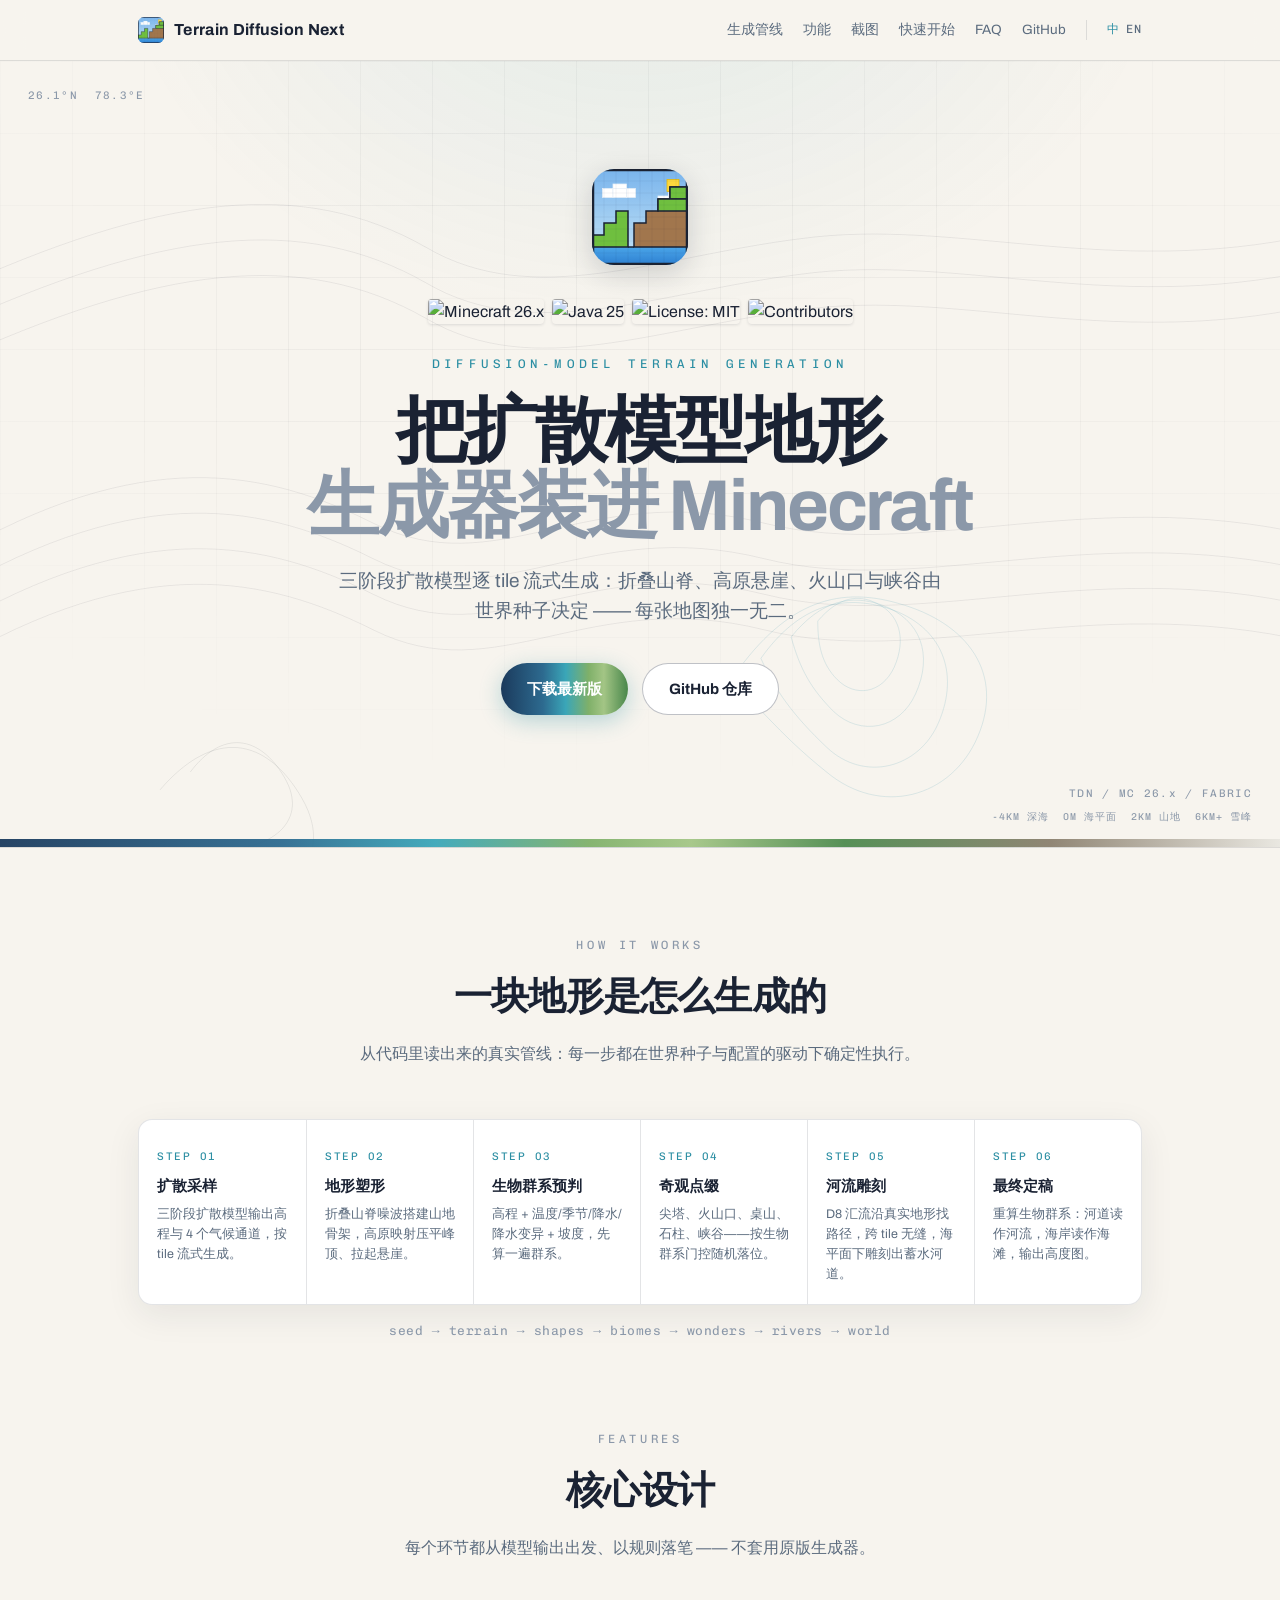
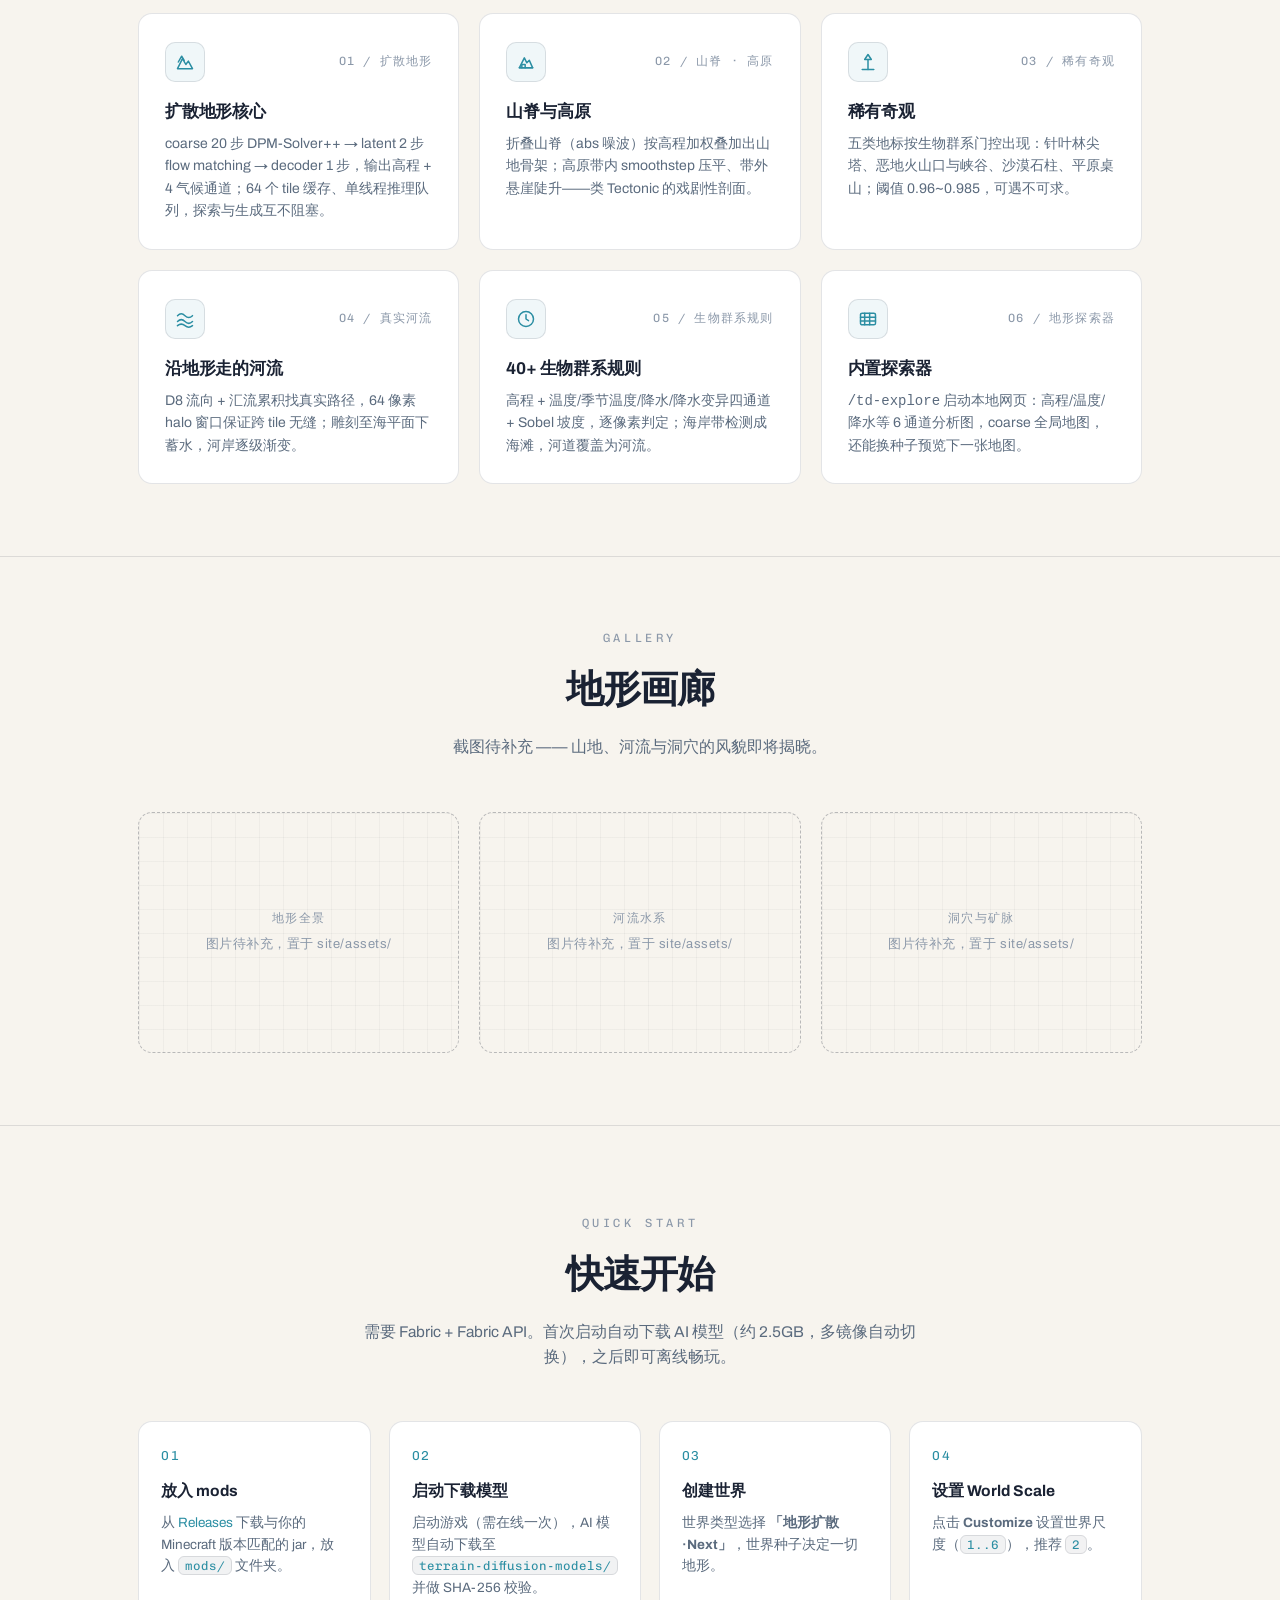
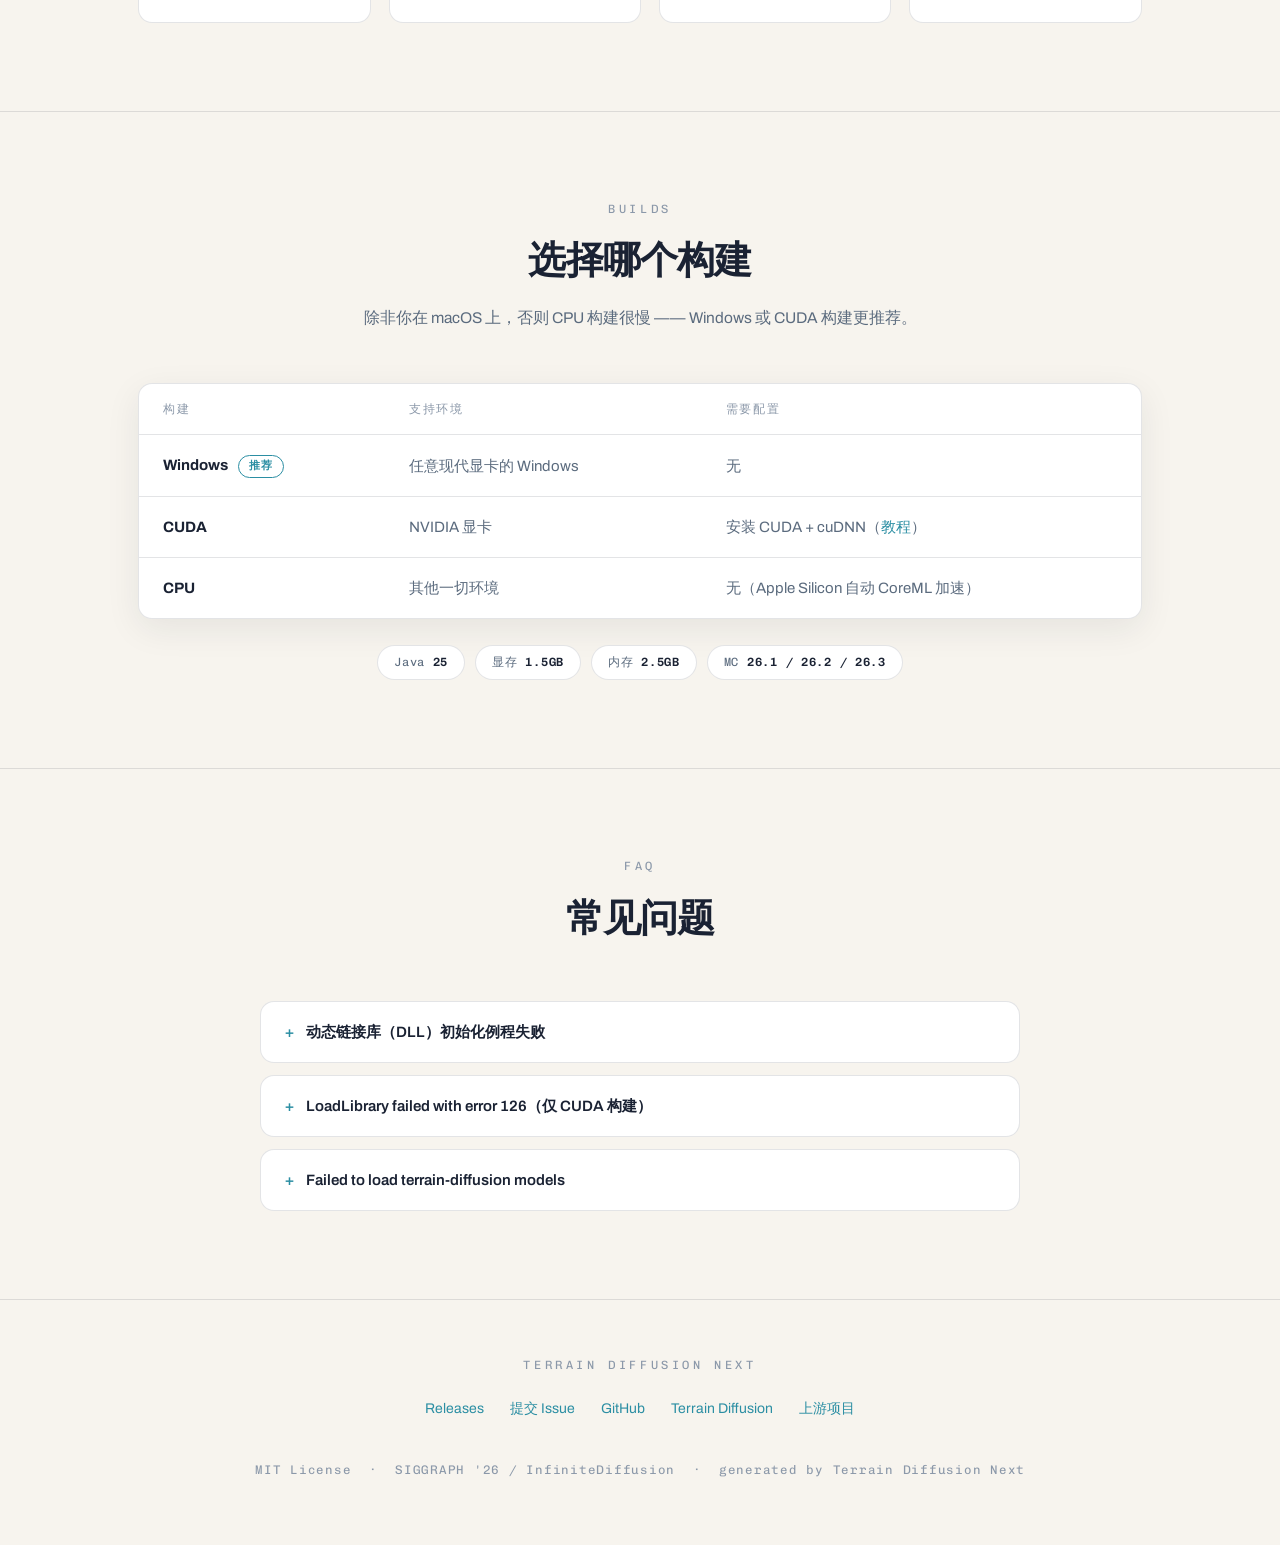
==== index.html @ 2c56d797 "deploy: bc9e5c254fb6e32093f4b14c2a72c482c428d058" ====
<!DOCTYPE html>
<html lang="zh-CN">
<head>
<meta charset="UTF-8">
<meta name="viewport" content="width=device-width, initial-scale=1.0">
<title>Terrain Diffusion Next — 扩散模型地形生成 Mod</title>
<meta name="description" content="Terrain Diffusion Next：为 Minecraft 26.x 带来的扩散模型地形生成器 —— AI 生成的山脉、河流、海岸与矿脉。">
<link rel="preconnect" href="https://fonts.googleapis.com">
<link rel="preconnect" href="https://fonts.gstatic.com" crossorigin>
<link href="https://fonts.googleapis.com/css2?family=Archivo:wght@400;600;700;800&family=Chivo+Mono:wght@400;500&display=swap" rel="stylesheet">
<link rel="stylesheet" href="style.css">
<link rel="icon" type="image/svg+xml" href="assets/logo.svg">
</head>
<body>

<header class="topbar">
  <div class="container topbar-inner">
    <a class="brand" href="index.html">
      <img class="brand-mark" src="assets/logo.svg" alt="">
      Terrain Diffusion Next
    </a>
    <nav class="topbar-links">
      <a class="nav-link" href="#pipeline">生成管线</a>
      <a class="nav-link" href="#features">功能</a>
      <a class="nav-link" href="#screenshots">截图</a>
      <a class="nav-link" href="#quickstart">快速开始</a>
      <a class="nav-link" href="#faq">FAQ</a>
      <a class="nav-link" href="https://github.com/f1owkang/Terrain-Diffusion-Next">GitHub</a>
      <div class="lang-switch">
        <a class="active" href="index.html" aria-label="中文">中</a>
        <a href="index_en.html" aria-label="English">EN</a>
      </div>
    </nav>
  </div>
</header>

<section class="hero">
  <div class="contours" aria-hidden="true">
    <svg viewBox="0 0 1440 900" preserveAspectRatio="xMidYMid slice" xmlns="http://www.w3.org/2000/svg">
      <g fill="none" stroke="rgba(26,34,51,0.09)" stroke-width="1">
        <path d="M-60 560 C 160 430, 300 460, 420 520 C 560 590, 660 470, 860 520 C 1040 565, 1240 470, 1500 540"/>
        <path d="M-60 600 C 160 470, 300 500, 420 560 C 560 630, 660 510, 860 560 C 1040 605, 1240 510, 1500 580"/>
        <path d="M-60 640 C 160 510, 300 540, 420 600 C 560 670, 660 550, 860 600 C 1040 645, 1240 550, 1500 620"/>
        <path d="M-60 680 C 160 550, 300 580, 420 640 C 560 710, 660 590, 860 640 C 1040 685, 1240 590, 1500 660"/>
      </g>
      <g fill="none" stroke="rgba(26,34,51,0.09)" stroke-width="1">
        <path d="M-60 260 C 180 150, 340 130, 480 210 C 600 280, 740 220, 900 200 C 1080 175, 1260 250, 1500 190"/>
        <path d="M-60 300 C 180 190, 340 170, 480 250 C 600 320, 740 260, 900 240 C 1080 215, 1260 290, 1500 230"/>
        <path d="M-60 340 C 180 230, 340 210, 480 290 C 600 360, 740 300, 900 280 C 1080 255, 1260 330, 1500 270"/>
      </g>
      <g fill="none" stroke="rgba(43,142,163,0.18)" stroke-width="1">
        <path d="M820 700 C 880 610, 940 590, 1010 610 C 1090 632, 1130 690, 1100 760 C 1070 830, 990 850, 930 800 C 870 752, 852 720, 820 700 Z"/>
        <path d="M856 672 C 900 610, 950 600, 1000 616 C 1060 636, 1080 688, 1056 744 C 1034 796, 972 812, 930 772 C 892 736, 872 708, 856 672 Z"/>
        <path d="M890 648 C 924 606, 958 600, 992 612 C 1036 628, 1050 668, 1030 712 C 1012 752, 968 760, 938 732 C 912 706, 900 684, 890 648 Z"/>
        <path d="M920 630 C 944 602, 966 600, 986 610 C 1012 622, 1020 650, 1006 682 C 992 712, 962 716, 942 696 C 924 678, 920 656, 920 630 Z"/>
      </g>
      <g fill="none" stroke="rgba(26,34,51,0.10)" stroke-width="1">
        <path d="M180 820 C 240 750, 300 760, 340 830 C 380 900, 320 950, 240 950"/>
        <path d="M214 800 C 250 752, 292 758, 320 806 C 348 854, 306 886, 256 886"/>
      </g>
    </svg>
  </div>
  <div class="hero-grid" aria-hidden="true"></div>

  <span class="hero-coord tl" aria-hidden="true">26.1&deg;N &nbsp;78.3&deg;E</span>
  <span class="hero-coord br" aria-hidden="true">TDN / MC 26.x / FABRIC</span>

  <div class="hero-inner container">
    <img src="assets/logo.svg" width="96" height="96" alt="Terrain Diffusion Next" style="border-radius: 22px; box-shadow: 0 8px 28px rgba(26,34,51,0.18); margin-bottom: 26px; animation: rise 0.7s both;">
    <div class="hero-badges">
      <img src="https://img.shields.io/badge/Minecraft-26.x-brightgreen?style=flat-square" alt="Minecraft 26.x">
      <img src="https://img.shields.io/badge/Java-25-orange?style=flat-square" alt="Java 25">
      <img src="https://img.shields.io/badge/License-MIT-yellow?style=flat-square" alt="License: MIT">
      <img src="https://img.shields.io/github/contributors/f1owkang/Terrain-Diffusion-Next?style=flat-square" alt="Contributors">
    </div>
    <p class="eyebrow">Diffusion-model terrain generation</p>
    <h1>把扩散模型地形<br><span class="dim">生成器装进 Minecraft</span></h1>
    <p class="hero-tagline">三阶段扩散模型逐 tile 流式生成：折叠山脊、高原悬崖、火山口与峡谷由世界种子决定 —— 每张地图独一无二。</p>
    <div class="hero-cta">
      <a class="btn btn-primary" href="https://github.com/f1owkang/Terrain-Diffusion-Next/releases">下载最新版</a>
      <a class="btn btn-ghost" href="https://github.com/f1owkang/Terrain-Diffusion-Next">GitHub 仓库</a>
    </div>
  </div>

  <div class="hero-strip" aria-hidden="true"></div>
  <div class="hero-scale" aria-hidden="true">
    <span>-4km 深海</span><span>0m 海平面</span><span>2km 山地</span><span>6km+ 雪峰</span>
  </div>
</section>

<section class="pipeline" id="pipeline">
  <div class="container">
    <div class="section-head">
      <p class="section-label">How it works</p>
      <h2 class="section-title">一块地形是怎么生成的</h2>
      <p class="section-sub">从代码里读出来的真实管线：每一步都在世界种子与配置的驱动下确定性执行。</p>
    </div>
    <div class="pipeline-flow">
      <div class="pipeline-step">
        <span class="p-num">STEP 01</span>
        <h3>扩散采样</h3>
        <p>三阶段扩散模型输出高程与 4 个气候通道，按 tile 流式生成。</p>
      </div>
      <div class="pipeline-step">
        <span class="p-num">STEP 02</span>
        <h3>地形塑形</h3>
        <p>折叠山脊噪波搭建山地骨架，高原映射压平峰顶、拉起悬崖。</p>
      </div>
      <div class="pipeline-step">
        <span class="p-num">STEP 03</span>
        <h3>生物群系预判</h3>
        <p>高程 + 温度/季节/降水/降水变异 + 坡度，先算一遍群系。</p>
      </div>
      <div class="pipeline-step">
        <span class="p-num">STEP 04</span>
        <h3>奇观点缀</h3>
        <p>尖塔、火山口、桌山、石柱、峡谷——按生物群系门控随机落位。</p>
      </div>
      <div class="pipeline-step">
        <span class="p-num">STEP 05</span>
        <h3>河流雕刻</h3>
        <p>D8 汇流沿真实地形找路径，跨 tile 无缝，海平面下雕刻出蓄水河道。</p>
      </div>
      <div class="pipeline-step">
        <span class="p-num">STEP 06</span>
        <h3>最终定稿</h3>
        <p>重算生物群系：河道读作河流，海岸读作海滩，输出高度图。</p>
      </div>
    </div>
    <p class="pipeline-note">seed &rarr; terrain &rarr; shapes &rarr; biomes &rarr; wonders &rarr; rivers &rarr; world</p>
  </div>
</section>

<section class="features" id="features">
  <div class="container">
    <div class="section-head">
      <p class="section-label">Features</p>
      <h2 class="section-title">核心设计</h2>
      <p class="section-sub">每个环节都从模型输出出发、以规则落笔 —— 不套用原版生成器。</p>
    </div>
    <div class="feature-grid">

      <article class="feature-card">
        <div class="feature-top">
          <span class="feature-icon">
            <svg width="20" height="20" viewBox="0 0 24 24" fill="none" stroke="currentColor" stroke-width="1.8" stroke-linecap="round" stroke-linejoin="round" aria-hidden="true"><path d="M3 20 L9 8 L13 15 L16 11 L21 20 Z"/><path d="M4 12 L8 5 L11 10"/></svg>
          </span>
          <span class="feature-index">01 / 扩散地形</span>
        </div>
        <h3>扩散地形核心</h3>
        <p>coarse 20 步 DPM-Solver++ &rarr; latent 2 步 flow matching &rarr; decoder 1 步，输出高程 + 4 气候通道；64 个 tile 缓存、单线程推理队列，探索与生成互不阻塞。</p>
        <div class="feature-ramp" aria-hidden="true"></div>
      </article>

      <article class="feature-card">
        <div class="feature-top">
          <span class="feature-icon">
            <svg width="20" height="20" viewBox="0 0 24 24" fill="none" stroke="currentColor" stroke-width="1.8" stroke-linecap="round" stroke-linejoin="round" aria-hidden="true"><path d="M4 19 L10 7 L13 13 L16 10 L20 19 Z"/><path d="M4 19 H20"/><path d="M7 19 V15 H11 V19"/></svg>
          </span>
          <span class="feature-index">02 / 山脊 · 高原</span>
        </div>
        <h3>山脊与高原</h3>
        <p>折叠山脊（abs 噪波）按高程加权叠加出山地骨架；高原带内 smoothstep 压平、带外悬崖陡升——类 Tectonic 的戏剧性剖面。</p>
        <div class="feature-ramp" aria-hidden="true"></div>
      </article>

      <article class="feature-card">
        <div class="feature-top">
          <span class="feature-icon">
            <svg width="20" height="20" viewBox="0 0 24 24" fill="none" stroke="currentColor" stroke-width="1.8" stroke-linecap="round" stroke-linejoin="round" aria-hidden="true"><path d="M12 3 L16 9 H8 Z"/><path d="M12 9 V21"/><path d="M5 21 H19"/></svg>
          </span>
          <span class="feature-index">03 / 稀有奇观</span>
        </div>
        <h3>稀有奇观</h3>
        <p>五类地标按生物群系门控出现：针叶林尖塔、恶地火山口与峡谷、沙漠石柱、平原桌山；阈值 0.96~0.985，可遇不可求。</p>
        <div class="feature-ramp" aria-hidden="true"></div>
      </article>

      <article class="feature-card">
        <div class="feature-top">
          <span class="feature-icon">
            <svg width="20" height="20" viewBox="0 0 24 24" fill="none" stroke="currentColor" stroke-width="1.8" stroke-linecap="round" stroke-linejoin="round" aria-hidden="true"><path d="M3 8 C 6 5, 9 5, 12 8 S 18 11, 21 8"/><path d="M3 15 C 6 12, 9 12, 12 15 S 18 18, 21 15"/><path d="M3 20 C 6 17.5, 9 17.5, 12 20 S 18 22.5, 21 20"/></svg>
          </span>
          <span class="feature-index">04 / 真实河流</span>
        </div>
        <h3>沿地形走的河流</h3>
        <p>D8 流向 + 汇流累积找真实路径，64 像素 halo 窗口保证跨 tile 无缝；雕刻至海平面下蓄水，河岸逐级渐变。</p>
        <div class="feature-ramp" aria-hidden="true"></div>
      </article>

      <article class="feature-card">
        <div class="feature-top">
          <span class="feature-icon">
            <svg width="20" height="20" viewBox="0 0 24 24" fill="none" stroke="currentColor" stroke-width="1.8" stroke-linecap="round" stroke-linejoin="round" aria-hidden="true"><circle cx="12" cy="12" r="9"/><path d="M12 7 V12 L15 14"/></svg>
          </span>
          <span class="feature-index">05 / 生物群系规则</span>
        </div>
        <h3>40+ 生物群系规则</h3>
        <p>高程 + 温度/季节温度/降水/降水变异四通道 + Sobel 坡度，逐像素判定；海岸带检测成海滩，河道覆盖为河流。</p>
        <div class="feature-ramp" aria-hidden="true"></div>
      </article>

      <article class="feature-card">
        <div class="feature-top">
          <span class="feature-icon">
            <svg width="20" height="20" viewBox="0 0 24 24" fill="none" stroke="currentColor" stroke-width="1.8" stroke-linecap="round" stroke-linejoin="round" aria-hidden="true"><rect x="3" y="5" width="18" height="14" rx="2"/><path d="M3 10 H21"/><path d="M8 5 V19"/><path d="M14 5 V19"/><path d="M3 14.5 H21"/></svg>
          </span>
          <span class="feature-index">06 / 地形探索器</span>
        </div>
        <h3>内置探索器</h3>
        <p><code>/td-explore</code> 启动本地网页：高程/温度/降水等 6 通道分析图，coarse 全局地图，还能换种子预览下一张地图。</p>
        <div class="feature-ramp" aria-hidden="true"></div>
      </article>

    </div>
  </div>
</section>

<section class="screenshots" id="screenshots">
  <div class="container">
    <div class="section-head">
      <p class="section-label">Gallery</p>
      <h2 class="section-title">地形画廊</h2>
      <p class="section-sub">截图待补充 —— 山地、河流与洞穴的风貌即将揭晓。</p>
    </div>
    <div class="shot-grid">
      <div class="shot" role="img" aria-label="截图占位：地形全景">
        <span>地形全景<span class="shot-note">图片待补充，置于 site/assets/</span></span>
      </div>
      <div class="shot" role="img" aria-label="截图占位：河流水系">
        <span>河流水系<span class="shot-note">图片待补充，置于 site/assets/</span></span>
      </div>
      <div class="shot" role="img" aria-label="截图占位：洞穴与矿脉">
        <span>洞穴与矿脉<span class="shot-note">图片待补充，置于 site/assets/</span></span>
      </div>
    </div>
  </div>
</section>

<section class="quickstart" id="quickstart">
  <div class="container">
    <div class="section-head">
      <p class="section-label">Quick start</p>
      <h2 class="section-title">快速开始</h2>
      <p class="section-sub">需要 Fabric + Fabric API。首次启动自动下载 AI 模型（约 2.5GB，多镜像自动切换），之后即可离线畅玩。</p>
    </div>
    <div class="steps">
      <div class="step">
        <h3>放入 mods</h3>
        <p>从 <a href="https://github.com/f1owkang/Terrain-Diffusion-Next/releases">Releases</a> 下载与你的 Minecraft 版本匹配的 jar，放入 <code>mods/</code> 文件夹。</p>
      </div>
      <div class="step">
        <h3>启动下载模型</h3>
        <p>启动游戏（需在线一次），AI 模型自动下载至 <code>terrain-diffusion-models/</code> 并做 SHA-256 校验。</p>
      </div>
      <div class="step">
        <h3>创建世界</h3>
        <p>世界类型选择 <b>「地形扩散·Next」</b>，世界种子决定一切地形。</p>
      </div>
      <div class="step">
        <h3>设置 World Scale</h3>
        <p>点击 <b>Customize</b> 设置世界尺度（<code>1..6</code>），推荐 <code>2</code>。</p>
      </div>
    </div>
  </div>
</section>

<section class="builds" id="builds">
  <div class="container">
    <div class="section-head">
      <p class="section-label">Builds</p>
      <h2 class="section-title">选择哪个构建</h2>
      <p class="section-sub">除非你在 macOS 上，否则 CPU 构建很慢 —— Windows 或 CUDA 构建更推荐。</p>
    </div>
    <div class="build-table-wrap">
      <table class="build-table">
        <thead>
          <tr><th>构建</th><th>支持环境</th><th>需要配置</th></tr>
        </thead>
        <tbody>
          <tr>
            <td class="build-name">Windows<span class="tag">推荐</span></td>
            <td>任意现代显卡的 Windows</td>
            <td>无</td>
          </tr>
          <tr>
            <td class="build-name">CUDA</td>
            <td>NVIDIA 显卡</td>
            <td>安装 CUDA + cuDNN（<a href="CUDA_INSTALL.md">教程</a>）</td>
          </tr>
          <tr>
            <td class="build-name">CPU</td>
            <td>其他一切环境</td>
            <td>无（Apple Silicon 自动 CoreML 加速）</td>
          </tr>
        </tbody>
      </table>
    </div>
    <div class="req-chips">
      <span class="chip">Java <b>25</b></span>
      <span class="chip">显存 <b>1.5GB</b></span>
      <span class="chip">内存 <b>2.5GB</b></span>
      <span class="chip">MC <b>26.1 / 26.2 / 26.3</b></span>
    </div>
  </div>
</section>

<section class="faq" id="faq">
  <div class="container">
    <div class="section-head">
      <p class="section-label">FAQ</p>
      <h2 class="section-title">常见问题</h2>
    </div>
    <div class="faq-list">
      <details class="faq-item">
        <summary>动态链接库（DLL）初始化例程失败</summary>
        <p>旧版 Java 会出现此问题。Minecraft 26.x 需要 <b>Java 25</b> 或更高版本，已知<a href="https://learn.microsoft.com/en-us/java/openjdk/download">最新版 Microsoft OpenJDK 25</a> 可用。</p>
      </details>
      <details class="faq-item">
        <summary>LoadLibrary failed with error 126（仅 CUDA 构建）</summary>
        <p>通常由 CUDA 或 cuDNN 安装不当导致，排查步骤见 <code>CUDA_INSTALL.md</code>。</p>
      </details>
      <details class="faq-item">
        <summary>Failed to load terrain-diffusion models</summary>
        <p>通常表示内存不足。模型约占 2.5GB 内存，请在启动器中调高 Minecraft 的内存分配。</p>
      </details>
    </div>
  </div>
</section>

<footer class="footer">
  <div class="container">
    <p class="footer-title">Terrain Diffusion Next</p>
    <div class="footer-links">
      <a href="https://github.com/f1owkang/Terrain-Diffusion-Next/releases">Releases</a>
      <a href="https://github.com/f1owkang/Terrain-Diffusion-Next/issues/new">提交 Issue</a>
      <a href="https://github.com/f1owkang/Terrain-Diffusion-Next">GitHub</a>
      <a href="https://github.com/xandergos/terrain-diffusion">Terrain Diffusion</a>
      <a href="https://github.com/xandergos/terrain-diffusion-mc">上游项目</a>
    </div>
    <p class="footer-meta">MIT License &nbsp;·&nbsp; SIGGRAPH '26 / InfiniteDiffusion &nbsp;·&nbsp; generated by Terrain Diffusion Next</p>
  </div>
</footer>

</body>
</html>
---- style.css ----
:root {
  --bg: #f7f4ee;
  --surface: #ffffff;
  --surface-2: #fbf9f4;
  --line: rgba(26, 34, 51, 0.12);
  --line-strong: rgba(26, 34, 51, 0.28);
  --text: #1a2233;
  --muted: #5b6b7e;
  --faint: #8b98a9;
  --accent: #2b8ea3;
  --accent-2: #21806f;
  --deep: #1b3a5c;
  --snow: #e8e6df;
  --ramp: linear-gradient(90deg, #1b3a5c 0%, #2d6a8f 22%, #3aa6b8 34%, #7fb069 46%, #a3c585 54%, #4d8a4e 66%, #8a7f6d 82%, #e8e6df 100%);
  --font-body: "Archivo", "Noto Sans SC", "PingFang SC", "Microsoft YaHei", sans-serif;
  --font-mono: "Chivo Mono", "Cascadia Mono", "Consolas", monospace;
  --radius: 14px;
  --shadow: 0 10px 34px rgba(26, 34, 51, 0.08);
  --shadow-hover: 0 18px 46px rgba(26, 34, 51, 0.14);
}

* { margin: 0; padding: 0; box-sizing: border-box; }

html { scroll-behavior: smooth; }

body {
  background: var(--bg);
  color: var(--text);
  font-family: var(--font-body);
  line-height: 1.6;
  overflow-x: hidden;
  -webkit-font-smoothing: antialiased;
}

::selection { background: rgba(43, 142, 163, 0.2); }

a { color: var(--accent); text-decoration: none; }
a:hover { text-decoration: underline; }

.container { max-width: 1060px; margin: 0 auto; padding: 0 28px; }

/* ============ Topbar ============ */

.topbar {
  position: sticky;
  top: 0;
  z-index: 50;
  backdrop-filter: blur(12px);
  background: rgba(247, 244, 238, 0.82);
  border-bottom: 1px solid var(--line);
}

.topbar-inner {
  display: flex;
  align-items: center;
  justify-content: space-between;
  height: 60px;
}

.brand {
  display: flex;
  align-items: center;
  gap: 10px;
  font-weight: 700;
  letter-spacing: 0.02em;
  color: var(--text);
}
.brand:hover { text-decoration: none; }

.brand-mark {
  width: 26px;
  height: 26px;
  flex: none;
  border-radius: 6px;
}

.topbar-links {
  display: flex;
  align-items: center;
  gap: 20px;
  font-size: 13.5px;
}

.topbar-links a { color: var(--muted); transition: color 0.15s; }
.topbar-links a:hover { color: var(--text); text-decoration: none; }
.topbar-links a.active { color: var(--text); }

.lang-switch {
  display: flex;
  gap: 6px;
  padding-left: 20px;
  border-left: 1px solid var(--line);
  font-family: var(--font-mono);
  font-size: 12px;
  text-transform: uppercase;
  letter-spacing: 0.08em;
}

.lang-switch a.active { color: var(--accent); font-weight: 500; }

/* ============ Hero ============ */

.hero {
  position: relative;
  overflow: hidden;
  border-bottom: 1px solid var(--line);
  background:
    radial-gradient(ellipse 70% 90% at 50% -20%, rgba(43, 142, 163, 0.1), transparent 60%),
    var(--bg);
}

.contours {
  position: absolute;
  inset: 0;
  pointer-events: none;
  opacity: 0.9;
}

.hero-grid {
  position: absolute;
  inset: 0;
  pointer-events: none;
  background-image:
    linear-gradient(rgba(26, 34, 51, 0.045) 1px, transparent 1px),
    linear-gradient(90deg, rgba(26, 34, 51, 0.045) 1px, transparent 1px);
  background-size: 72px 72px;
  mask-image: radial-gradient(ellipse 90% 80% at 50% 30%, black 30%, transparent 78%);
  -webkit-mask-image: radial-gradient(ellipse 90% 80% at 50% 30%, black 30%, transparent 78%);
}

.hero-coord {
  position: absolute;
  font-family: var(--font-mono);
  font-size: 11px;
  letter-spacing: 0.12em;
  color: var(--faint);
  pointer-events: none;
  user-select: none;
}
.hero-coord.tl { top: 26px; left: 28px; }
.hero-coord.br { bottom: 44px; right: 28px; }

.hero-inner {
  position: relative;
  padding: 108px 0 132px;
  text-align: center;
}

.hero-badges {
  display: flex;
  justify-content: center;
  flex-wrap: wrap;
  gap: 8px;
  margin-bottom: 30px;
}

.hero-badges img { border-radius: 4px; box-shadow: 0 1px 3px rgba(26, 34, 51, 0.12); }

.eyebrow {
  font-family: var(--font-mono);
  font-size: 12.5px;
  letter-spacing: 0.34em;
  text-transform: uppercase;
  color: var(--accent);
  margin-bottom: 20px;
  animation: rise 0.7s 0.05s both;
}

.hero h1 {
  font-size: clamp(40px, 7vw, 72px);
  font-weight: 800;
  letter-spacing: -0.03em;
  line-height: 1.04;
  animation: rise 0.7s 0.15s both;
}

.hero h1 .dim { color: var(--faint); font-weight: 700; }

.hero-tagline {
  max-width: 620px;
  margin: 22px auto 0;
  font-size: clamp(16px, 2.2vw, 19px);
  color: var(--muted);
  animation: rise 0.7s 0.25s both;
}

.hero-cta {
  display: flex;
  justify-content: center;
  flex-wrap: wrap;
  gap: 14px;
  margin-top: 36px;
  animation: rise 0.7s 0.35s both;
}

.btn {
  display: inline-flex;
  align-items: center;
  gap: 9px;
  padding: 13px 26px;
  border-radius: 999px;
  font-weight: 700;
  font-size: 15px;
  transition: transform 0.15s, box-shadow 0.2s, background 0.2s, border-color 0.2s;
}
.btn:hover { text-decoration: none; transform: translateY(-2px); }

.btn-primary {
  background: var(--ramp);
  background-size: 150% 100%;
  color: #ffffff;
  box-shadow: 0 6px 22px rgba(43, 142, 163, 0.32);
}
.btn-primary:hover { box-shadow: 0 10px 30px rgba(43, 142, 163, 0.42); }

.btn-ghost {
  border: 1px solid var(--line-strong);
  color: var(--text);
  background: var(--surface);
}
.btn-ghost:hover { border-color: var(--accent); color: var(--accent); }

.hero-strip {
  position: absolute;
  left: 0;
  right: 0;
  bottom: 0;
  height: 8px;
  background: var(--ramp);
  opacity: 0.95;
}

.hero-scale {
  position: absolute;
  right: 28px;
  bottom: 22px;
  display: flex;
  gap: 14px;
  font-family: var(--font-mono);
  font-size: 10px;
  letter-spacing: 0.1em;
  color: var(--faint);
  text-transform: uppercase;
  pointer-events: none;
}

/* ============ Sections ============ */

section { position: relative; }

.section-head {
  text-align: center;
  margin-bottom: 52px;
}

.section-label {
  font-family: var(--font-mono);
  font-size: 12px;
  letter-spacing: 0.3em;
  text-transform: uppercase;
  color: var(--faint);
  margin-bottom: 12px;
}

.section-title {
  font-size: clamp(26px, 4vw, 38px);
  font-weight: 800;
  letter-spacing: -0.02em;
}

.section-sub {
  max-width: 560px;
  margin: 14px auto 0;
  color: var(--muted);
  font-size: 15.5px;
}

/* ============ Pipeline strip ============ */

.pipeline { padding: 88px 0 0; }

.pipeline-flow {
  display: grid;
  grid-template-columns: repeat(6, 1fr);
  gap: 0;
  border: 1px solid var(--line);
  border-radius: var(--radius);
  overflow: hidden;
  background: var(--surface);
  box-shadow: var(--shadow);
}

.pipeline-step {
  position: relative;
  padding: 22px 18px 20px;
  text-align: left;
}

.pipeline-step + .pipeline-step { border-left: 1px solid var(--line); }

.pipeline-step .p-num {
  font-family: var(--font-mono);
  font-size: 11px;
  letter-spacing: 0.14em;
  color: var(--accent);
}

.pipeline-step h3 { font-size: 14.5px; font-weight: 700; margin: 8px 0 6px; }

.pipeline-step p { font-size: 12.5px; color: var(--muted); }

.pipeline-note {
  text-align: center;
  margin-top: 16px;
  font-size: 13px;
  color: var(--faint);
  font-family: var(--font-mono);
  letter-spacing: 0.04em;
}

/* ============ Features ============ */

.features { padding: 88px 0 72px; }

.feature-grid {
  display: grid;
  grid-template-columns: repeat(3, 1fr);
  gap: 20px;
}

.feature-card {
  position: relative;
  background: var(--surface);
  border: 1px solid var(--line);
  border-radius: var(--radius);
  padding: 28px 26px 26px;
  transition: transform 0.2s, border-color 0.2s, box-shadow 0.2s;
  overflow: hidden;
}

.feature-card::before {
  content: "";
  position: absolute;
  inset: 0;
  background-image: radial-gradient(circle at 30% 0%, rgba(43, 142, 163, 0.1), transparent 55%);
  opacity: 0;
  transition: opacity 0.25s;
}

.feature-card:hover {
  transform: translateY(-4px);
  border-color: rgba(43, 142, 163, 0.4);
  box-shadow: var(--shadow-hover);
}

.feature-card:hover::before { opacity: 1; }

.feature-top {
  display: flex;
  align-items: center;
  justify-content: space-between;
  margin-bottom: 16px;
}

.feature-icon {
  width: 40px;
  height: 40px;
  display: grid;
  place-items: center;
  border: 1px solid var(--line);
  border-radius: 10px;
  color: var(--accent);
  background: rgba(43, 142, 163, 0.07);
}

.feature-index {
  font-family: var(--font-mono);
  font-size: 12px;
  color: var(--faint);
  letter-spacing: 0.1em;
}

.feature-card h3 {
  font-size: 17px;
  font-weight: 700;
  margin-bottom: 8px;
  letter-spacing: -0.01em;
}

.feature-card p {
  font-size: 14px;
  color: var(--muted);
}

.feature-ramp {
  position: absolute;
  left: 26px;
  right: 26px;
  bottom: 0;
  height: 3px;
  background: var(--ramp);
  opacity: 0;
  transition: opacity 0.25s;
}

.feature-card:hover .feature-ramp { opacity: 0.9; }

/* ============ Screenshots ============ */

.screenshots { padding: 72px 0; border-top: 1px solid var(--line); }

.shot-grid {
  display: grid;
  grid-template-columns: repeat(3, 1fr);
  gap: 20px;
}

.shot {
  aspect-ratio: 4 / 3;
  border: 1px dashed var(--line-strong);
  border-radius: var(--radius);
  display: grid;
  place-items: center;
  text-align: center;
  padding: 20px;
  color: var(--faint);
  font-family: var(--font-mono);
  font-size: 12px;
  letter-spacing: 0.12em;
  text-transform: uppercase;
  background:
    linear-gradient(rgba(26, 34, 51, 0.035) 1px, transparent 1px),
    linear-gradient(90deg, rgba(26, 34, 51, 0.035) 1px, transparent 1px);
  background-size: 24px 24px;
  transition: border-color 0.2s;
}

.shot:hover { border-color: var(--accent); }

.shot .shot-note { display: block; margin-top: 6px; color: var(--faint); letter-spacing: 0.04em; text-transform: none; font-family: var(--font-body); font-size: 13px; }

/* ============ Quick start ============ */

.quickstart { padding: 88px 0; border-top: 1px solid var(--line); }

.steps {
  display: grid;
  grid-template-columns: repeat(4, 1fr);
  gap: 18px;
  counter-reset: step;
}

.step {
  counter-increment: step;
  background: var(--surface);
  border: 1px solid var(--line);
  border-radius: var(--radius);
  padding: 24px 22px;
  position: relative;
  transition: transform 0.2s, box-shadow 0.2s;
}

.step:hover { transform: translateY(-3px); box-shadow: var(--shadow); }

.step::before {
  content: "0" counter(step);
  font-family: var(--font-mono);
  font-size: 13px;
  color: var(--accent);
  letter-spacing: 0.12em;
  display: block;
  margin-bottom: 12px;
}

.step h3 { font-size: 15.5px; font-weight: 700; margin-bottom: 8px; }
.step p { font-size: 13.5px; color: var(--muted); }
.step code {
  font-family: var(--font-mono);
  font-size: 12.5px;
  background: rgba(26, 34, 51, 0.06);
  border: 1px solid var(--line);
  border-radius: 6px;
  padding: 1px 6px;
  color: var(--accent);
  white-space: nowrap;
}

/* ============ Builds ============ */

.builds { padding: 88px 0; border-top: 1px solid var(--line); }

.build-table-wrap {
  border: 1px solid var(--line);
  border-radius: var(--radius);
  overflow: hidden;
  background: var(--surface);
  box-shadow: var(--shadow);
}

table.build-table { width: 100%; border-collapse: collapse; font-size: 15px; }

.build-table th {
  font-family: var(--font-mono);
  font-size: 11.5px;
  text-transform: uppercase;
  letter-spacing: 0.14em;
  color: var(--faint);
  text-align: left;
  padding: 16px 24px;
  border-bottom: 1px solid var(--line);
  font-weight: 400;
}

.build-table td {
  padding: 18px 24px;
  border-bottom: 1px solid var(--line);
  color: var(--muted);
}

.build-table tr:last-child td { border-bottom: none; }

.build-table .build-name {
  color: var(--text);
  font-weight: 700;
  white-space: nowrap;
}

.build-table .tag {
  display: inline-block;
  font-family: var(--font-mono);
  font-size: 10.5px;
  text-transform: uppercase;
  letter-spacing: 0.1em;
  border: 1px solid var(--accent);
  color: var(--accent);
  border-radius: 999px;
  padding: 2px 10px;
  margin-left: 10px;
  vertical-align: 1px;
}

.req-chips {
  display: flex;
  flex-wrap: wrap;
  gap: 10px;
  justify-content: center;
  margin-top: 26px;
}

.chip {
  font-family: var(--font-mono);
  font-size: 12px;
  letter-spacing: 0.06em;
  color: var(--muted);
  border: 1px solid var(--line);
  border-radius: 999px;
  padding: 7px 16px;
  background: var(--surface);
}

.chip b { color: var(--text); font-weight: 600; }

/* ============ FAQ ============ */

.faq { padding: 88px 0; border-top: 1px solid var(--line); }

.faq-list { max-width: 760px; margin: 0 auto; display: grid; gap: 12px; }

.faq-item {
  background: var(--surface);
  border: 1px solid var(--line);
  border-radius: var(--radius);
  overflow: hidden;
}

.faq-item summary {
  cursor: pointer;
  list-style: none;
  padding: 18px 24px;
  font-weight: 600;
  font-size: 15px;
  display: flex;
  align-items: center;
  gap: 12px;
}

.faq-item summary::-webkit-details-marker { display: none; }

.faq-item summary::before {
  content: "+";
  font-family: var(--font-mono);
  color: var(--accent);
  transition: transform 0.2s;
  font-size: 15px;
}

.faq-item[open] summary::before { transform: rotate(45deg); }

.faq-item p {
  padding: 0 24px 20px;
  color: var(--muted);
  font-size: 14.5px;
}

.faq-item code {
  font-family: var(--font-mono);
  font-size: 13px;
  background: rgba(26, 34, 51, 0.06);
  border: 1px solid var(--line);
  border-radius: 6px;
  padding: 1px 6px;
  color: var(--accent);
}

/* ============ Footer ============ */

.footer {
  border-top: 1px solid var(--line);
  padding: 56px 0 64px;
  text-align: center;
}

.footer-title {
  font-family: var(--font-mono);
  font-size: 12px;
  letter-spacing: 0.3em;
  text-transform: uppercase;
  color: var(--faint);
  margin-bottom: 22px;
}

.footer-links {
  display: flex;
  justify-content: center;
  flex-wrap: wrap;
  gap: 26px;
  font-size: 14px;
}

.footer-meta {
  margin-top: 40px;
  font-size: 12.5px;
  color: var(--faint);
  font-family: var(--font-mono);
  letter-spacing: 0.06em;
}

/* ============ Animations ============ */

@keyframes rise {
  from { opacity: 0; transform: translateY(18px); }
  to { opacity: 1; transform: translateY(0); }
}

@keyframes drift {
  from { transform: translate3d(0, 0, 0); }
  to { transform: translate3d(14px, -10px, 0); }
}

.contours svg { animation: drift 26s ease-in-out infinite alternate; }

@media (prefers-reduced-motion: reduce) {
  .contours svg { animation: none; }
  .hero-badges img, .eyebrow, .hero h1, .hero-tagline, .hero-cta { animation: none; }
}

/* ============ Responsive ============ */

@media (max-width: 900px) {
  .feature-grid { grid-template-columns: repeat(2, 1fr); }
  .shot-grid { grid-template-columns: 1fr; }
  .steps { grid-template-columns: repeat(2, 1fr); }
  .pipeline-flow { grid-template-columns: repeat(3, 1fr); }
  .pipeline-step + .pipeline-step { border-left: none; }
  .pipeline-step:nth-child(n+2) { border-top: 1px solid var(--line); }
}

@media (max-width: 620px) {
  .feature-grid { grid-template-columns: 1fr; }
  .steps { grid-template-columns: 1fr; }
  .pipeline-flow { grid-template-columns: 1fr; }
  .hero-inner { padding: 72px 0 110px; }
  .hero-scale, .hero-coord { display: none; }
  .topbar-links .nav-link { display: none; }
  .build-table td, .build-table th { padding: 14px 16px; font-size: 13.5px; }
}
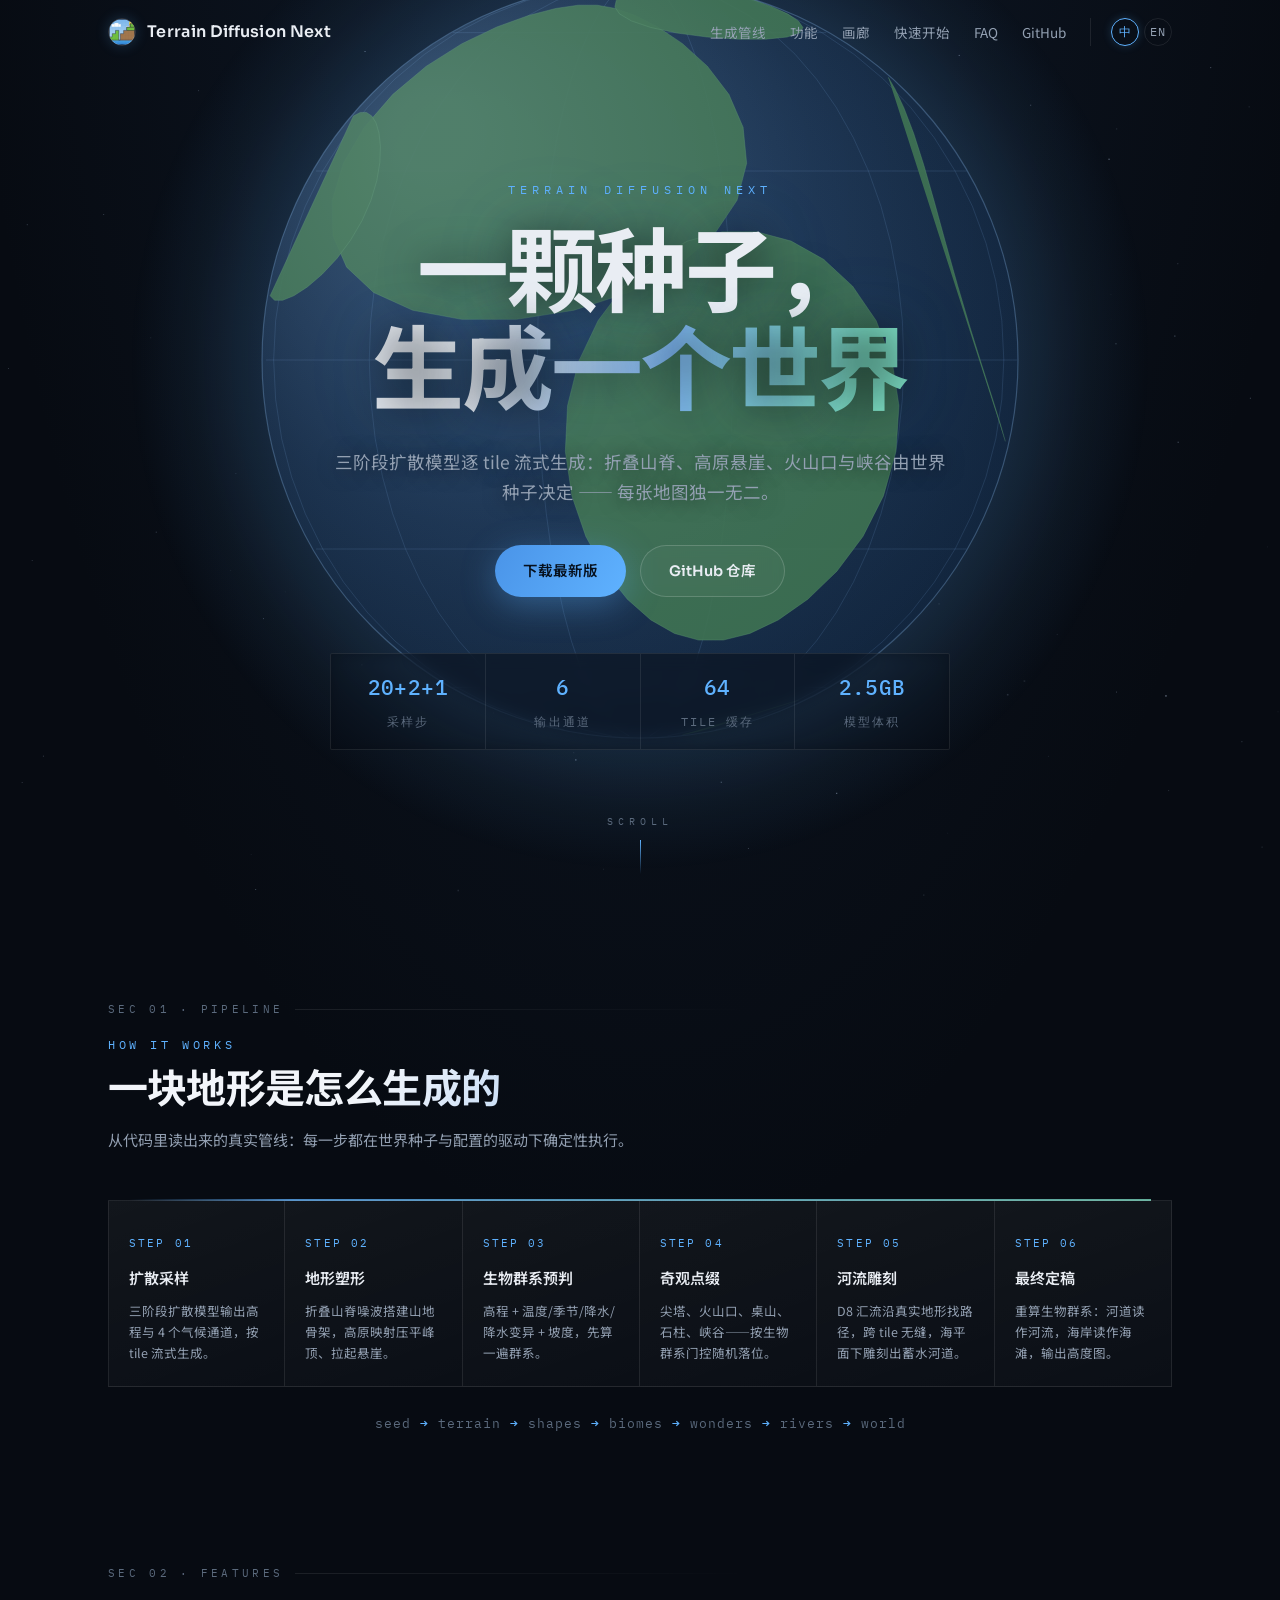
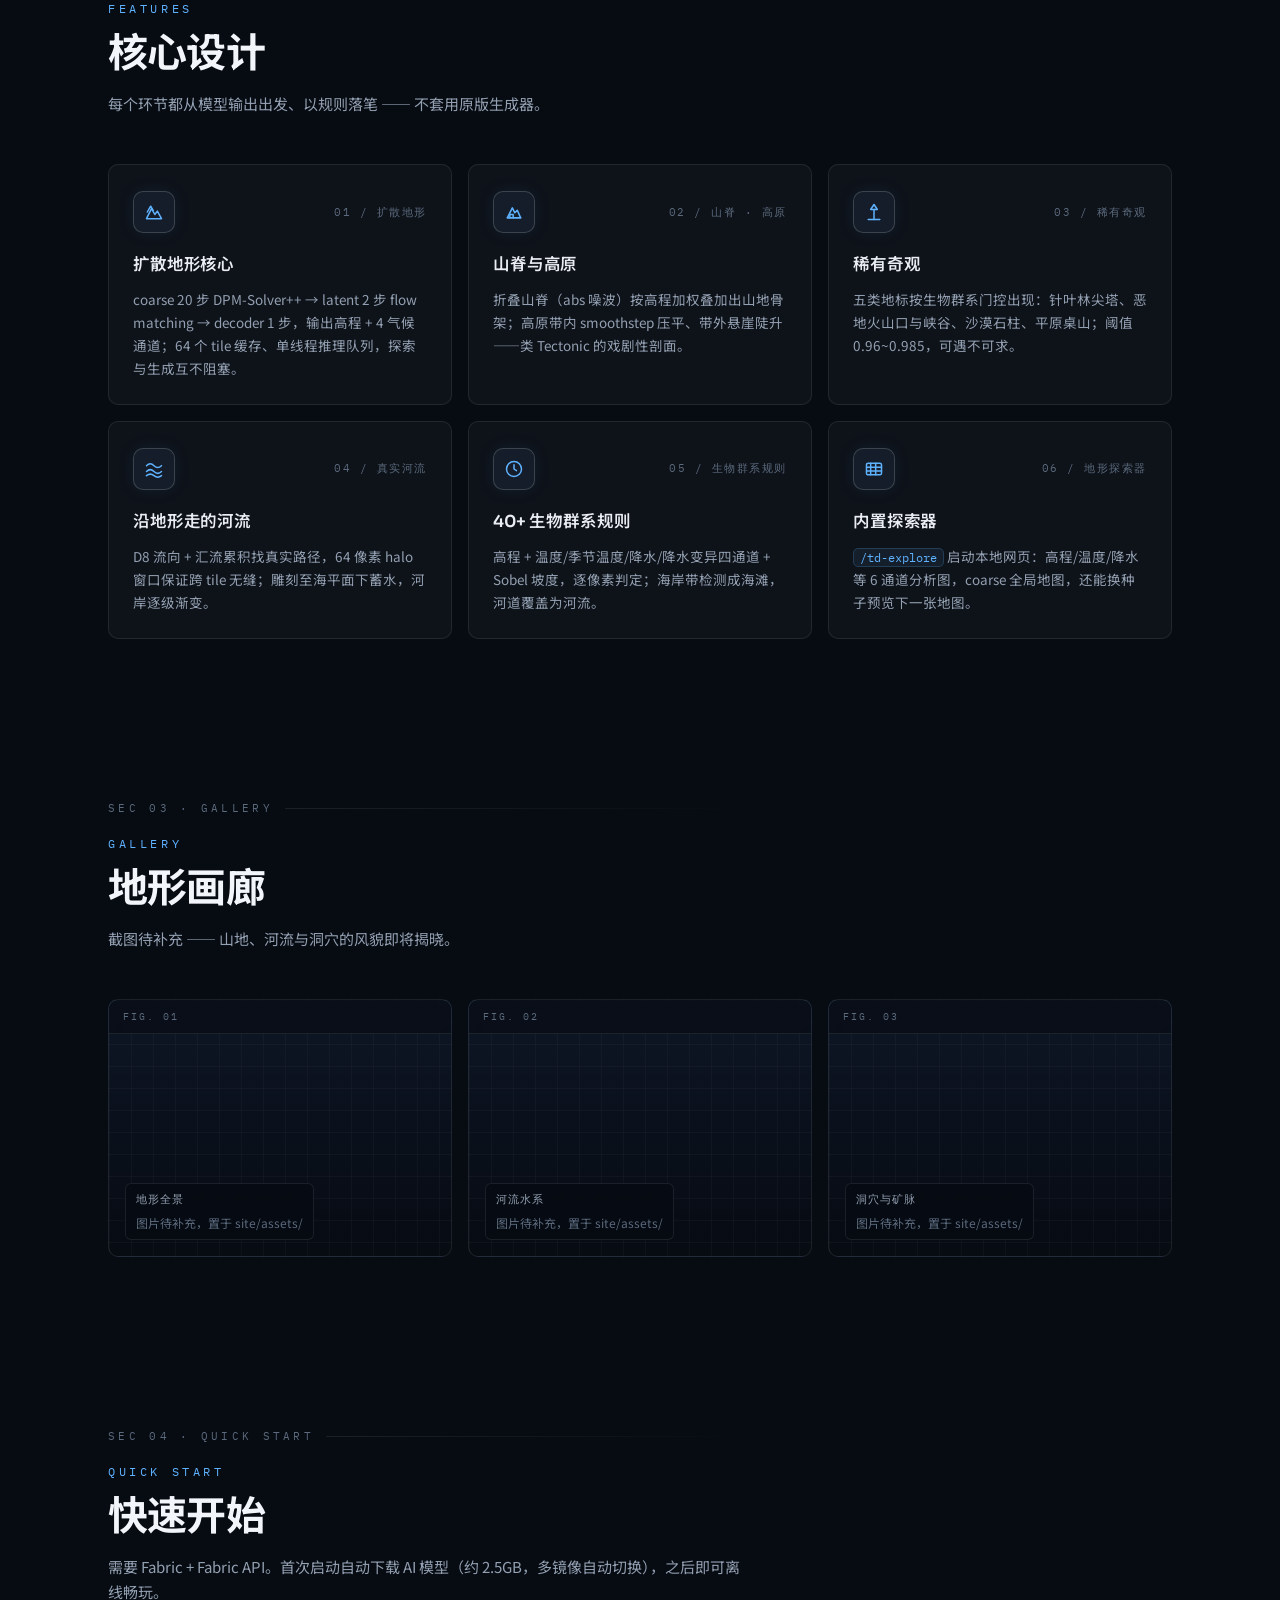
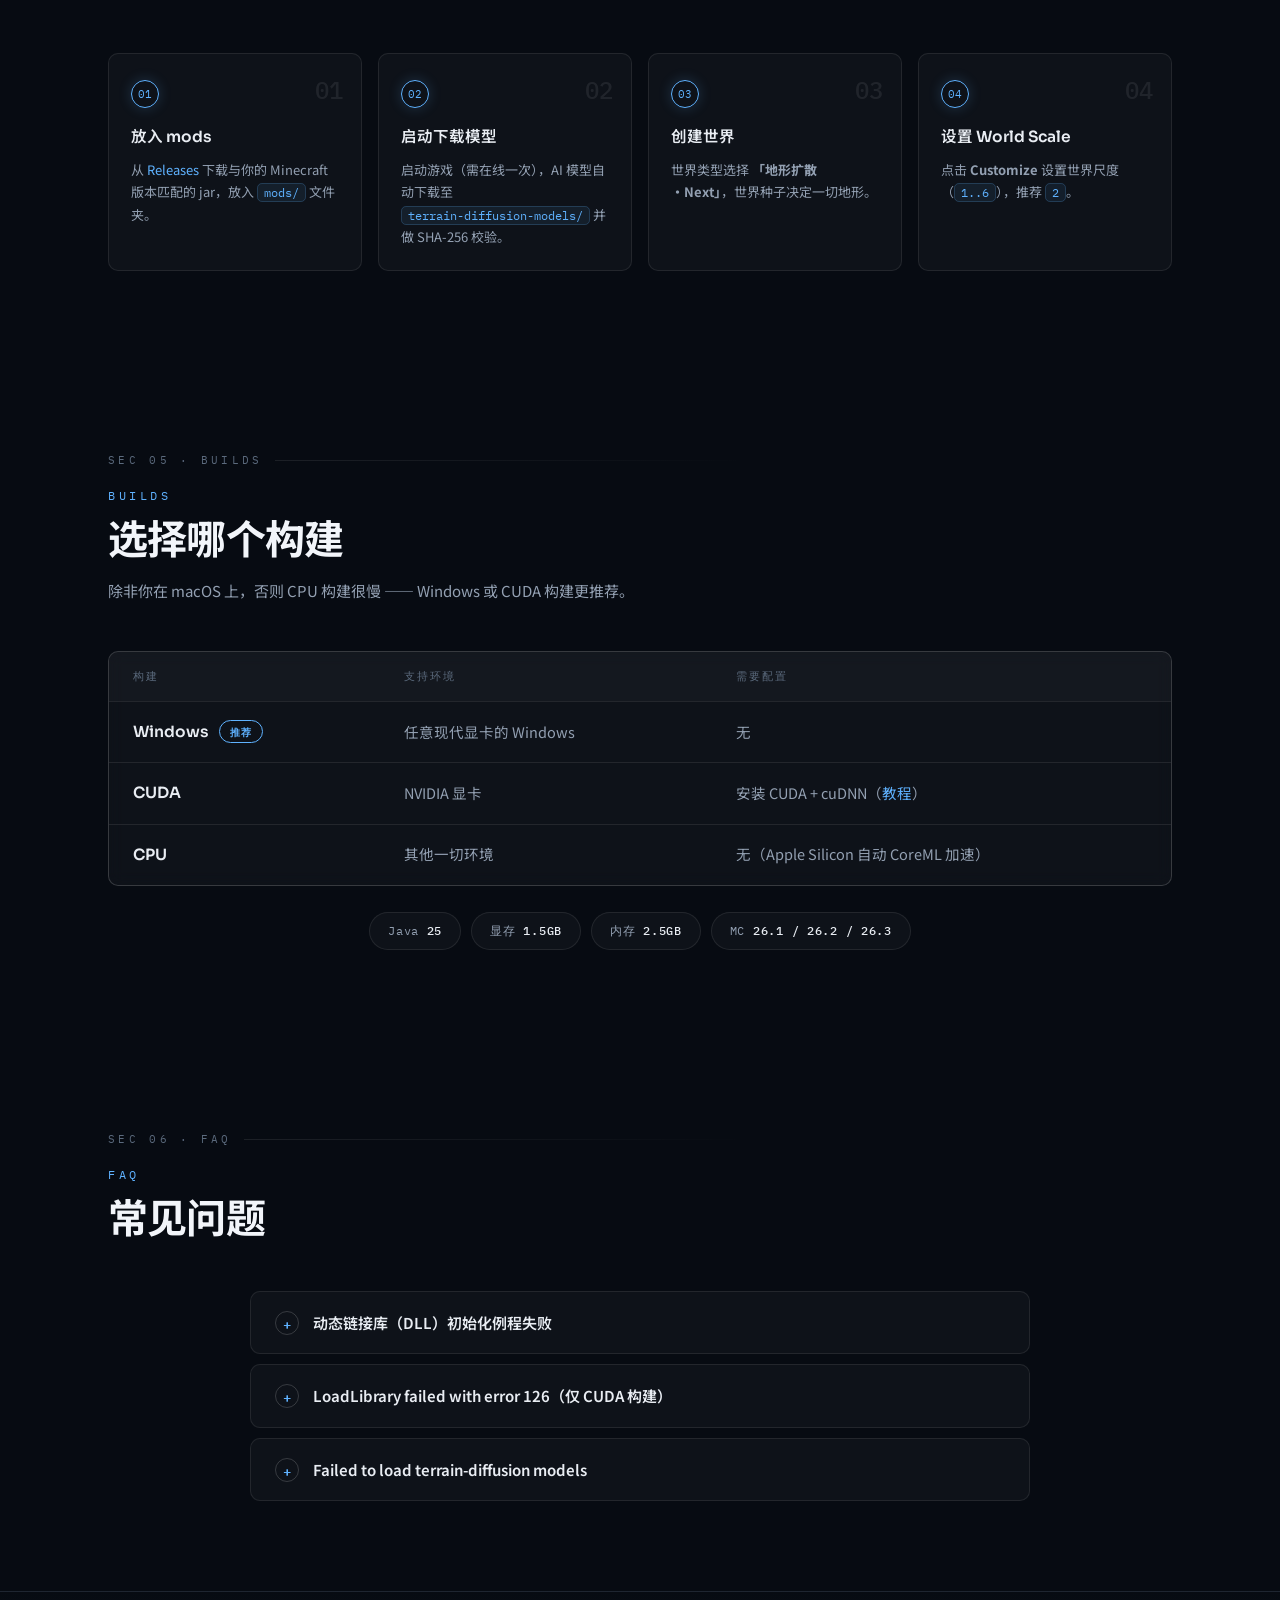
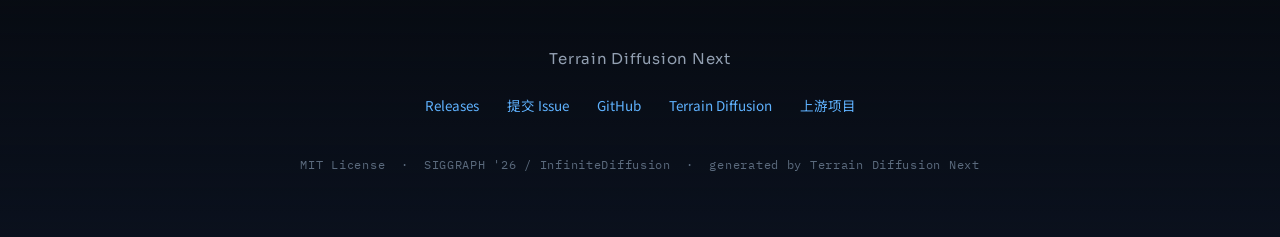
==== commit a9f66cfb: "deploy: 6ab0e11e22773aafa13ac1f490183789b1f68562" ====
--- a/index.html
+++ b/index.html
@@ -4,10 +4,10 @@
 <meta charset="UTF-8">
 <meta name="viewport" content="width=device-width, initial-scale=1.0">
 <title>Terrain Diffusion Next — 扩散模型地形生成 Mod</title>
-<meta name="description" content="Terrain Diffusion Next：为 Minecraft 26.x 带来的扩散模型地形生成器 —— AI 生成的山脉、河流、海岸与矿脉。">
+<meta name="description" content="Terrain Diffusion Next：为 Minecraft 26.x 带来的扩散模型地形生成器 —— 一颗种子，生成一个世界。AI 生成的山脉、河流、海岸与矿脉。">
 <link rel="preconnect" href="https://fonts.googleapis.com">
 <link rel="preconnect" href="https://fonts.gstatic.com" crossorigin>
-<link href="https://fonts.googleapis.com/css2?family=Archivo:wght@400;600;700;800&family=Chivo+Mono:wght@400;500&display=swap" rel="stylesheet">
+<link href="https://fonts.googleapis.com/css2?family=Sora:wght@500;600;700&family=IBM+Plex+Mono:wght@400;500&family=Noto+Sans+SC:wght@400;500;700;900&display=swap" rel="stylesheet">
 <link rel="stylesheet" href="style.css">
 <link rel="icon" type="image/svg+xml" href="assets/logo.svg">
 </head>
@@ -22,7 +22,7 @@
     <nav class="topbar-links">
       <a class="nav-link" href="#pipeline">生成管线</a>
       <a class="nav-link" href="#features">功能</a>
-      <a class="nav-link" href="#screenshots">截图</a>
+      <a class="nav-link" href="#screenshots">画廊</a>
       <a class="nav-link" href="#quickstart">快速开始</a>
       <a class="nav-link" href="#faq">FAQ</a>
       <a class="nav-link" href="https://github.com/f1owkang/Terrain-Diffusion-Next">GitHub</a>
@@ -34,68 +34,37 @@
   </div>
 </header>
 
-<section class="hero">
-  <div class="contours" aria-hidden="true">
-    <svg viewBox="0 0 1440 900" preserveAspectRatio="xMidYMid slice" xmlns="http://www.w3.org/2000/svg">
-      <g fill="none" stroke="rgba(26,34,51,0.09)" stroke-width="1">
-        <path d="M-60 560 C 160 430, 300 460, 420 520 C 560 590, 660 470, 860 520 C 1040 565, 1240 470, 1500 540"/>
-        <path d="M-60 600 C 160 470, 300 500, 420 560 C 560 630, 660 510, 860 560 C 1040 605, 1240 510, 1500 580"/>
-        <path d="M-60 640 C 160 510, 300 540, 420 600 C 560 670, 660 550, 860 600 C 1040 645, 1240 550, 1500 620"/>
-        <path d="M-60 680 C 160 550, 300 580, 420 640 C 560 710, 660 590, 860 640 C 1040 685, 1240 590, 1500 660"/>
-      </g>
-      <g fill="none" stroke="rgba(26,34,51,0.09)" stroke-width="1">
-        <path d="M-60 260 C 180 150, 340 130, 480 210 C 600 280, 740 220, 900 200 C 1080 175, 1260 250, 1500 190"/>
-        <path d="M-60 300 C 180 190, 340 170, 480 250 C 600 320, 740 260, 900 240 C 1080 215, 1260 290, 1500 230"/>
-        <path d="M-60 340 C 180 230, 340 210, 480 290 C 600 360, 740 300, 900 280 C 1080 255, 1260 330, 1500 270"/>
-      </g>
-      <g fill="none" stroke="rgba(43,142,163,0.18)" stroke-width="1">
-        <path d="M820 700 C 880 610, 940 590, 1010 610 C 1090 632, 1130 690, 1100 760 C 1070 830, 990 850, 930 800 C 870 752, 852 720, 820 700 Z"/>
-        <path d="M856 672 C 900 610, 950 600, 1000 616 C 1060 636, 1080 688, 1056 744 C 1034 796, 972 812, 930 772 C 892 736, 872 708, 856 672 Z"/>
-        <path d="M890 648 C 924 606, 958 600, 992 612 C 1036 628, 1050 668, 1030 712 C 1012 752, 968 760, 938 732 C 912 706, 900 684, 890 648 Z"/>
-        <path d="M920 630 C 944 602, 966 600, 986 610 C 1012 622, 1020 650, 1006 682 C 992 712, 962 716, 942 696 C 924 678, 920 656, 920 630 Z"/>
-      </g>
-      <g fill="none" stroke="rgba(26,34,51,0.10)" stroke-width="1">
-        <path d="M180 820 C 240 750, 300 760, 340 830 C 380 900, 320 950, 240 950"/>
-        <path d="M214 800 C 250 752, 292 758, 320 806 C 348 854, 306 886, 256 886"/>
-      </g>
-    </svg>
-  </div>
-  <div class="hero-grid" aria-hidden="true"></div>
-
-  <span class="hero-coord tl" aria-hidden="true">26.1&deg;N &nbsp;78.3&deg;E</span>
-  <span class="hero-coord br" aria-hidden="true">TDN / MC 26.x / FABRIC</span>
-
-  <div class="hero-inner container">
-    <img src="assets/logo.svg" width="96" height="96" alt="Terrain Diffusion Next" style="border-radius: 22px; box-shadow: 0 8px 28px rgba(26,34,51,0.18); margin-bottom: 26px; animation: rise 0.7s both;">
-    <div class="hero-badges">
-      <img src="https://img.shields.io/badge/Minecraft-26.x-brightgreen?style=flat-square" alt="Minecraft 26.x">
-      <img src="https://img.shields.io/badge/Java-25-orange?style=flat-square" alt="Java 25">
-      <img src="https://img.shields.io/badge/License-MIT-yellow?style=flat-square" alt="License: MIT">
-      <img src="https://img.shields.io/github/contributors/f1owkang/Terrain-Diffusion-Next?style=flat-square" alt="Contributors">
-    </div>
-    <p class="eyebrow">Diffusion-model terrain generation</p>
-    <h1>把扩散模型地形<br><span class="dim">生成器装进 Minecraft</span></h1>
+<section class="hero" id="hero">
+  <canvas id="earth-canvas" aria-hidden="true"></canvas>
+
+  <div class="hero-inner">
+    <p class="eyebrow">Terrain Diffusion Next</p>
+    <h1>一颗种子，<br><span class="dim">生成一个世界</span></h1>
     <p class="hero-tagline">三阶段扩散模型逐 tile 流式生成：折叠山脊、高原悬崖、火山口与峡谷由世界种子决定 —— 每张地图独一无二。</p>
     <div class="hero-cta">
       <a class="btn btn-primary" href="https://github.com/f1owkang/Terrain-Diffusion-Next/releases">下载最新版</a>
       <a class="btn btn-ghost" href="https://github.com/f1owkang/Terrain-Diffusion-Next">GitHub 仓库</a>
     </div>
-  </div>
-
-  <div class="hero-strip" aria-hidden="true"></div>
-  <div class="hero-scale" aria-hidden="true">
-    <span>-4km 深海</span><span>0m 海平面</span><span>2km 山地</span><span>6km+ 雪峰</span>
-  </div>
+    <div class="hero-stats">
+      <div class="stat"><b><em>20+2+1</em></b><span>采样步</span></div>
+      <div class="stat"><b><em>6</em></b><span>输出通道</span></div>
+      <div class="stat"><b><em>64</em></b><span>tile 缓存</span></div>
+      <div class="stat"><b><em>2.5GB</em></b><span>模型体积</span></div>
+    </div>
+  </div>
+
+  <div class="scroll-hint">Scroll</div>
 </section>
 
 <section class="pipeline" id="pipeline">
   <div class="container">
-    <div class="section-head">
+    <div class="section-head reveal">
+      <p class="sec-tag">SEC 01 · Pipeline</p>
       <p class="section-label">How it works</p>
       <h2 class="section-title">一块地形是怎么生成的</h2>
       <p class="section-sub">从代码里读出来的真实管线：每一步都在世界种子与配置的驱动下确定性执行。</p>
     </div>
-    <div class="pipeline-flow">
+    <div class="pipeline-flow reveal">
       <div class="pipeline-step">
         <span class="p-num">STEP 01</span>
         <h3>扩散采样</h3>
@@ -127,20 +96,21 @@
         <p>重算生物群系：河道读作河流，海岸读作海滩，输出高度图。</p>
       </div>
     </div>
-    <p class="pipeline-note">seed &rarr; terrain &rarr; shapes &rarr; biomes &rarr; wonders &rarr; rivers &rarr; world</p>
+    <p class="pipeline-note reveal">seed <b>&rarr;</b> terrain <b>&rarr;</b> shapes <b>&rarr;</b> biomes <b>&rarr;</b> wonders <b>&rarr;</b> rivers <b>&rarr;</b> world</p>
   </div>
 </section>
 
 <section class="features" id="features">
   <div class="container">
-    <div class="section-head">
+    <div class="section-head reveal">
+      <p class="sec-tag">SEC 02 · Features</p>
       <p class="section-label">Features</p>
       <h2 class="section-title">核心设计</h2>
       <p class="section-sub">每个环节都从模型输出出发、以规则落笔 —— 不套用原版生成器。</p>
     </div>
     <div class="feature-grid">
 
-      <article class="feature-card">
+      <article class="feature-card reveal">
         <div class="feature-top">
           <span class="feature-icon">
             <svg width="20" height="20" viewBox="0 0 24 24" fill="none" stroke="currentColor" stroke-width="1.8" stroke-linecap="round" stroke-linejoin="round" aria-hidden="true"><path d="M3 20 L9 8 L13 15 L16 11 L21 20 Z"/><path d="M4 12 L8 5 L11 10"/></svg>
@@ -152,7 +122,7 @@
         <div class="feature-ramp" aria-hidden="true"></div>
       </article>
 
-      <article class="feature-card">
+      <article class="feature-card reveal">
         <div class="feature-top">
           <span class="feature-icon">
             <svg width="20" height="20" viewBox="0 0 24 24" fill="none" stroke="currentColor" stroke-width="1.8" stroke-linecap="round" stroke-linejoin="round" aria-hidden="true"><path d="M4 19 L10 7 L13 13 L16 10 L20 19 Z"/><path d="M4 19 H20"/><path d="M7 19 V15 H11 V19"/></svg>
@@ -164,7 +134,7 @@
         <div class="feature-ramp" aria-hidden="true"></div>
       </article>
 
-      <article class="feature-card">
+      <article class="feature-card reveal">
         <div class="feature-top">
           <span class="feature-icon">
             <svg width="20" height="20" viewBox="0 0 24 24" fill="none" stroke="currentColor" stroke-width="1.8" stroke-linecap="round" stroke-linejoin="round" aria-hidden="true"><path d="M12 3 L16 9 H8 Z"/><path d="M12 9 V21"/><path d="M5 21 H19"/></svg>
@@ -176,7 +146,7 @@
         <div class="feature-ramp" aria-hidden="true"></div>
       </article>
 
-      <article class="feature-card">
+      <article class="feature-card reveal">
         <div class="feature-top">
           <span class="feature-icon">
             <svg width="20" height="20" viewBox="0 0 24 24" fill="none" stroke="currentColor" stroke-width="1.8" stroke-linecap="round" stroke-linejoin="round" aria-hidden="true"><path d="M3 8 C 6 5, 9 5, 12 8 S 18 11, 21 8"/><path d="M3 15 C 6 12, 9 12, 12 15 S 18 18, 21 15"/><path d="M3 20 C 6 17.5, 9 17.5, 12 20 S 18 22.5, 21 20"/></svg>
@@ -188,7 +158,7 @@
         <div class="feature-ramp" aria-hidden="true"></div>
       </article>
 
-      <article class="feature-card">
+      <article class="feature-card reveal">
         <div class="feature-top">
           <span class="feature-icon">
             <svg width="20" height="20" viewBox="0 0 24 24" fill="none" stroke="currentColor" stroke-width="1.8" stroke-linecap="round" stroke-linejoin="round" aria-hidden="true"><circle cx="12" cy="12" r="9"/><path d="M12 7 V12 L15 14"/></svg>
@@ -200,7 +170,7 @@
         <div class="feature-ramp" aria-hidden="true"></div>
       </article>
 
-      <article class="feature-card">
+      <article class="feature-card reveal">
         <div class="feature-top">
           <span class="feature-icon">
             <svg width="20" height="20" viewBox="0 0 24 24" fill="none" stroke="currentColor" stroke-width="1.8" stroke-linecap="round" stroke-linejoin="round" aria-hidden="true"><rect x="3" y="5" width="18" height="14" rx="2"/><path d="M3 10 H21"/><path d="M8 5 V19"/><path d="M14 5 V19"/><path d="M3 14.5 H21"/></svg>
@@ -218,20 +188,24 @@
 
 <section class="screenshots" id="screenshots">
   <div class="container">
-    <div class="section-head">
+    <div class="section-head reveal">
+      <p class="sec-tag">SEC 03 · Gallery</p>
       <p class="section-label">Gallery</p>
       <h2 class="section-title">地形画廊</h2>
       <p class="section-sub">截图待补充 —— 山地、河流与洞穴的风貌即将揭晓。</p>
     </div>
     <div class="shot-grid">
-      <div class="shot" role="img" aria-label="截图占位：地形全景">
-        <span>地形全景<span class="shot-note">图片待补充，置于 site/assets/</span></span>
-      </div>
-      <div class="shot" role="img" aria-label="截图占位：河流水系">
-        <span>河流水系<span class="shot-note">图片待补充，置于 site/assets/</span></span>
-      </div>
-      <div class="shot" role="img" aria-label="截图占位：洞穴与矿脉">
-        <span>洞穴与矿脉<span class="shot-note">图片待补充，置于 site/assets/</span></span>
+      <div class="shot reveal" role="img" aria-label="截图占位：地形全景">
+        <span class="shot-fig">FIG. 01</span>
+        <figcaption>地形全景<span class="shot-note">图片待补充，置于 site/assets/</span></figcaption>
+      </div>
+      <div class="shot reveal" role="img" aria-label="截图占位：河流水系">
+        <span class="shot-fig">FIG. 02</span>
+        <figcaption>河流水系<span class="shot-note">图片待补充，置于 site/assets/</span></figcaption>
+      </div>
+      <div class="shot reveal" role="img" aria-label="截图占位：洞穴与矿脉">
+        <span class="shot-fig">FIG. 03</span>
+        <figcaption>洞穴与矿脉<span class="shot-note">图片待补充，置于 site/assets/</span></figcaption>
       </div>
     </div>
   </div>
@@ -239,25 +213,30 @@
 
 <section class="quickstart" id="quickstart">
   <div class="container">
-    <div class="section-head">
+    <div class="section-head reveal">
+      <p class="sec-tag">SEC 04 · Quick start</p>
       <p class="section-label">Quick start</p>
       <h2 class="section-title">快速开始</h2>
       <p class="section-sub">需要 Fabric + Fabric API。首次启动自动下载 AI 模型（约 2.5GB，多镜像自动切换），之后即可离线畅玩。</p>
     </div>
     <div class="steps">
-      <div class="step">
+      <div class="step reveal">
+        <span class="step-num">01</span>
         <h3>放入 mods</h3>
         <p>从 <a href="https://github.com/f1owkang/Terrain-Diffusion-Next/releases">Releases</a> 下载与你的 Minecraft 版本匹配的 jar，放入 <code>mods/</code> 文件夹。</p>
       </div>
-      <div class="step">
+      <div class="step reveal">
+        <span class="step-num">02</span>
         <h3>启动下载模型</h3>
         <p>启动游戏（需在线一次），AI 模型自动下载至 <code>terrain-diffusion-models/</code> 并做 SHA-256 校验。</p>
       </div>
-      <div class="step">
+      <div class="step reveal">
+        <span class="step-num">03</span>
         <h3>创建世界</h3>
         <p>世界类型选择 <b>「地形扩散·Next」</b>，世界种子决定一切地形。</p>
       </div>
-      <div class="step">
+      <div class="step reveal">
+        <span class="step-num">04</span>
         <h3>设置 World Scale</h3>
         <p>点击 <b>Customize</b> 设置世界尺度（<code>1..6</code>），推荐 <code>2</code>。</p>
       </div>
@@ -267,12 +246,13 @@
 
 <section class="builds" id="builds">
   <div class="container">
-    <div class="section-head">
+    <div class="section-head reveal">
+      <p class="sec-tag">SEC 05 · Builds</p>
       <p class="section-label">Builds</p>
       <h2 class="section-title">选择哪个构建</h2>
       <p class="section-sub">除非你在 macOS 上，否则 CPU 构建很慢 —— Windows 或 CUDA 构建更推荐。</p>
     </div>
-    <div class="build-table-wrap">
+    <div class="build-table-wrap reveal">
       <table class="build-table">
         <thead>
           <tr><th>构建</th><th>支持环境</th><th>需要配置</th></tr>
@@ -296,7 +276,7 @@
         </tbody>
       </table>
     </div>
-    <div class="req-chips">
+    <div class="req-chips reveal">
       <span class="chip">Java <b>25</b></span>
       <span class="chip">显存 <b>1.5GB</b></span>
       <span class="chip">内存 <b>2.5GB</b></span>
@@ -307,11 +287,12 @@
 
 <section class="faq" id="faq">
   <div class="container">
-    <div class="section-head">
+    <div class="section-head reveal">
+      <p class="sec-tag">SEC 06 · FAQ</p>
       <p class="section-label">FAQ</p>
       <h2 class="section-title">常见问题</h2>
     </div>
-    <div class="faq-list">
+    <div class="faq-list reveal">
       <details class="faq-item">
         <summary>动态链接库（DLL）初始化例程失败</summary>
         <p>旧版 Java 会出现此问题。Minecraft 26.x 需要 <b>Java 25</b> 或更高版本，已知<a href="https://learn.microsoft.com/en-us/java/openjdk/download">最新版 Microsoft OpenJDK 25</a> 可用。</p>
@@ -342,5 +323,6 @@
   </div>
 </footer>
 
+<script src="app.js"></script>
 </body>
 </html>
--- a/style.css
+++ b/style.css
@@ -1,22 +1,25 @@
+/* ============================================================
+   Terrain Diffusion Next — dark orbital style (Kimi-like)
+   rotating earth · starfield · glass panels · refined motion
+   ============================================================ */
+
 :root {
-  --bg: #f7f4ee;
-  --surface: #ffffff;
-  --surface-2: #fbf9f4;
-  --line: rgba(26, 34, 51, 0.12);
-  --line-strong: rgba(26, 34, 51, 0.28);
-  --text: #1a2233;
-  --muted: #5b6b7e;
-  --faint: #8b98a9;
-  --accent: #2b8ea3;
-  --accent-2: #21806f;
-  --deep: #1b3a5c;
-  --snow: #e8e6df;
-  --ramp: linear-gradient(90deg, #1b3a5c 0%, #2d6a8f 22%, #3aa6b8 34%, #7fb069 46%, #a3c585 54%, #4d8a4e 66%, #8a7f6d 82%, #e8e6df 100%);
-  --font-body: "Archivo", "Noto Sans SC", "PingFang SC", "Microsoft YaHei", sans-serif;
-  --font-mono: "Chivo Mono", "Cascadia Mono", "Consolas", monospace;
-  --radius: 14px;
-  --shadow: 0 10px 34px rgba(26, 34, 51, 0.08);
-  --shadow-hover: 0 18px 46px rgba(26, 34, 51, 0.14);
+  --bg: #070b12;
+  --bg-2: #0b1220;
+  --panel: rgba(255, 255, 255, 0.032);
+  --panel-hi: rgba(255, 255, 255, 0.055);
+  --line: rgba(255, 255, 255, 0.085);
+  --line-hi: rgba(255, 255, 255, 0.17);
+  --ink: #e9edf3;
+  --muted: #93a0b2;
+  --faint: #5b6a7d;
+  --accent: #5fb2ff;
+  --accent-2: #7fe3c6;
+  --accent-dim: rgba(95, 178, 255, 0.12);
+  --glow: rgba(95, 178, 255, 0.20);
+  --font-display: "Sora", "Noto Sans SC", sans-serif;
+  --font-body: "Noto Sans SC", "PingFang SC", "Microsoft YaHei", sans-serif;
+  --font-mono: "IBM Plex Mono", "Cascadia Mono", "Consolas", monospace;
 }
 
 * { margin: 0; padding: 0; box-sizing: border-box; }
@@ -24,164 +27,163 @@
 html { scroll-behavior: smooth; }
 
 body {
-  background: var(--bg);
-  color: var(--text);
+  background:
+    radial-gradient(ellipse 90% 55% at 50% -8%, rgba(36, 64, 102, 0.28), transparent 60%),
+    var(--bg);
+  color: var(--ink);
   font-family: var(--font-body);
-  line-height: 1.6;
+  line-height: 1.7;
   overflow-x: hidden;
   -webkit-font-smoothing: antialiased;
 }
 
-::selection { background: rgba(43, 142, 163, 0.2); }
-
-a { color: var(--accent); text-decoration: none; }
-a:hover { text-decoration: underline; }
-
-.container { max-width: 1060px; margin: 0 auto; padding: 0 28px; }
+::selection { background: rgba(95, 178, 255, 0.28); }
+
+a { color: var(--accent); text-decoration: none; transition: color 0.15s; }
+a:hover { color: #9cc9ff; }
+
+.container { max-width: 1120px; margin: 0 auto; padding: 0 28px; }
 
 /* ============ Topbar ============ */
 
 .topbar {
-  position: sticky;
+  position: fixed;
   top: 0;
-  z-index: 50;
-  backdrop-filter: blur(12px);
-  background: rgba(247, 244, 238, 0.82);
-  border-bottom: 1px solid var(--line);
+  left: 0;
+  right: 0;
+  z-index: 60;
+  border-bottom: 1px solid transparent;
+  transition: background 0.3s, border-color 0.3s, backdrop-filter 0.3s;
+}
+.topbar.scrolled {
+  background: rgba(7, 11, 18, 0.72);
+  backdrop-filter: blur(14px);
+  -webkit-backdrop-filter: blur(14px);
+  border-bottom-color: var(--line);
 }
 
 .topbar-inner {
   display: flex;
   align-items: center;
   justify-content: space-between;
-  height: 60px;
+  height: 64px;
 }
 
 .brand {
   display: flex;
   align-items: center;
-  gap: 10px;
-  font-weight: 700;
+  gap: 11px;
+  font-weight: 600;
   letter-spacing: 0.02em;
-  color: var(--text);
-}
-.brand:hover { text-decoration: none; }
+  color: var(--ink);
+  font-family: var(--font-display);
+  font-size: 16px;
+}
+.brand:hover { text-decoration: none; color: var(--ink); }
 
 .brand-mark {
-  width: 26px;
-  height: 26px;
+  width: 28px;
+  height: 28px;
   flex: none;
-  border-radius: 6px;
+  border-radius: 50%;
+  border: 1px solid var(--line-hi);
+  box-shadow: 0 0 14px var(--glow), inset 0 0 8px rgba(95, 178, 255, 0.25);
 }
 
 .topbar-links {
   display: flex;
   align-items: center;
-  gap: 20px;
+  gap: 24px;
   font-size: 13.5px;
 }
 
-.topbar-links a { color: var(--muted); transition: color 0.15s; }
-.topbar-links a:hover { color: var(--text); text-decoration: none; }
-.topbar-links a.active { color: var(--text); }
+.topbar-links a { color: var(--muted); }
+.topbar-links a:hover { color: var(--ink); }
 
 .lang-switch {
   display: flex;
-  gap: 6px;
+  gap: 5px;
   padding-left: 20px;
   border-left: 1px solid var(--line);
   font-family: var(--font-mono);
   font-size: 12px;
-  text-transform: uppercase;
   letter-spacing: 0.08em;
 }
 
-.lang-switch a.active { color: var(--accent); font-weight: 500; }
+.lang-switch a {
+  width: 28px;
+  height: 28px;
+  display: grid;
+  place-items: center;
+  border: 1px solid var(--line);
+  border-radius: 50%;
+  color: var(--muted);
+  transition: border-color 0.15s, color 0.15s;
+}
+.lang-switch a:hover { border-color: var(--accent); color: var(--ink); }
+.lang-switch a.active { border-color: var(--accent); color: var(--accent); box-shadow: 0 0 10px var(--glow); }
 
 /* ============ Hero ============ */
 
 .hero {
   position: relative;
+  min-height: 100vh;
+  display: flex;
+  align-items: center;
+  justify-content: center;
   overflow: hidden;
-  border-bottom: 1px solid var(--line);
-  background:
-    radial-gradient(ellipse 70% 90% at 50% -20%, rgba(43, 142, 163, 0.1), transparent 60%),
-    var(--bg);
-}
-
-.contours {
+  text-align: center;
+  will-change: opacity, transform;
+}
+
+#earth-canvas {
   position: absolute;
   inset: 0;
+  width: 100%;
+  height: 100%;
+  z-index: 0;
   pointer-events: none;
-  opacity: 0.9;
-}
-
-.hero-grid {
-  position: absolute;
-  inset: 0;
-  pointer-events: none;
-  background-image:
-    linear-gradient(rgba(26, 34, 51, 0.045) 1px, transparent 1px),
-    linear-gradient(90deg, rgba(26, 34, 51, 0.045) 1px, transparent 1px);
-  background-size: 72px 72px;
-  mask-image: radial-gradient(ellipse 90% 80% at 50% 30%, black 30%, transparent 78%);
-  -webkit-mask-image: radial-gradient(ellipse 90% 80% at 50% 30%, black 30%, transparent 78%);
-}
-
-.hero-coord {
-  position: absolute;
-  font-family: var(--font-mono);
-  font-size: 11px;
-  letter-spacing: 0.12em;
-  color: var(--faint);
-  pointer-events: none;
-  user-select: none;
-}
-.hero-coord.tl { top: 26px; left: 28px; }
-.hero-coord.br { bottom: 44px; right: 28px; }
+}
 
 .hero-inner {
   position: relative;
-  padding: 108px 0 132px;
-  text-align: center;
-}
-
-.hero-badges {
-  display: flex;
-  justify-content: center;
-  flex-wrap: wrap;
-  gap: 8px;
-  margin-bottom: 30px;
-}
-
-.hero-badges img { border-radius: 4px; box-shadow: 0 1px 3px rgba(26, 34, 51, 0.12); }
+  z-index: 2;
+  padding: 120px 24px 90px;
+  max-width: 880px;
+}
 
 .eyebrow {
   font-family: var(--font-mono);
-  font-size: 12.5px;
-  letter-spacing: 0.34em;
+  font-size: 12px;
+  letter-spacing: 0.42em;
   text-transform: uppercase;
   color: var(--accent);
-  margin-bottom: 20px;
-  animation: rise 0.7s 0.05s both;
+  margin-bottom: 26px;
+  text-shadow: 0 0 24px var(--glow);
 }
 
 .hero h1 {
-  font-size: clamp(40px, 7vw, 72px);
-  font-weight: 800;
+  font-family: var(--font-display);
+  font-size: clamp(42px, 8.4vw, 92px);
+  font-weight: 700;
   letter-spacing: -0.03em;
-  line-height: 1.04;
-  animation: rise 0.7s 0.15s both;
-}
-
-.hero h1 .dim { color: var(--faint); font-weight: 700; }
+  line-height: 1.06;
+  text-shadow: 0 2px 40px rgba(0, 0, 0, 0.55), 0 0 90px rgba(95, 178, 255, 0.15);
+}
+
+.hero h1 .dim {
+  background: linear-gradient(100deg, #e9edf3 20%, #7fb6ef 55%, #7fe3c6 90%);
+  -webkit-background-clip: text;
+  background-clip: text;
+  -webkit-text-fill-color: transparent;
+}
 
 .hero-tagline {
   max-width: 620px;
-  margin: 22px auto 0;
-  font-size: clamp(16px, 2.2vw, 19px);
+  margin: 26px auto 0;
+  font-size: clamp(15px, 2vw, 17.5px);
   color: var(--muted);
-  animation: rise 0.7s 0.25s both;
+  text-shadow: 0 1px 20px rgba(0, 0, 0, 0.6);
 }
 
 .hero-cta {
@@ -189,297 +191,470 @@
   justify-content: center;
   flex-wrap: wrap;
   gap: 14px;
-  margin-top: 36px;
-  animation: rise 0.7s 0.35s both;
+  margin-top: 38px;
 }
 
 .btn {
+  position: relative;
   display: inline-flex;
   align-items: center;
   gap: 9px;
-  padding: 13px 26px;
+  padding: 13px 28px;
   border-radius: 999px;
+  font-weight: 600;
+  font-size: 14.5px;
+  font-family: var(--font-display);
+  overflow: hidden;
+  transition: transform 0.2s, box-shadow 0.25s, background 0.25s, border-color 0.25s;
+}
+.btn:hover { transform: translateY(-2px); text-decoration: none; }
+
+.btn-primary {
+  background: linear-gradient(120deg, #4a94e8, #5fb2ff);
+  color: #06101d;
+  box-shadow: 0 8px 34px rgba(95, 178, 255, 0.35);
+}
+.btn-primary:hover { box-shadow: 0 12px 44px rgba(95, 178, 255, 0.5); }
+
+.btn-ghost {
+  border: 1px solid var(--line-hi);
+  color: var(--ink);
+  background: rgba(255, 255, 255, 0.03);
+  backdrop-filter: blur(6px);
+}
+.btn-ghost:hover { border-color: var(--accent); color: var(--accent); box-shadow: 0 0 24px var(--glow); }
+
+/* shimmer sweep on primary CTA */
+.btn-primary::after {
+  content: "";
+  position: absolute;
+  top: 0;
+  left: -80%;
+  width: 50%;
+  height: 100%;
+  background: linear-gradient(100deg, transparent, rgba(255, 255, 255, 0.5), transparent);
+  transform: skewX(-20deg);
+  animation: shimmer 3.2s ease-in-out infinite;
+}
+@keyframes shimmer {
+  0% { left: -80%; }
+  55% { left: 130%; }
+  100% { left: 130%; }
+}
+
+.hero-stats {
+  display: flex;
+  justify-content: center;
+  flex-wrap: wrap;
+  gap: 0;
+  margin: 56px auto 0;
+  border: 1px solid var(--line);
+  border-radius: 2px;
+  background: rgba(7, 11, 18, 0.5);
+  backdrop-filter: blur(8px);
+  max-width: 720px;
+}
+
+.stat {
+  flex: 1;
+  min-width: 110px;
+  padding: 16px 18px;
+  border-right: 1px solid var(--line);
+}
+.stat:last-child { border-right: none; }
+
+.stat b {
+  display: block;
+  font-family: var(--font-mono);
+  font-size: 21px;
+  font-weight: 500;
+  color: var(--ink);
+  letter-spacing: 0.02em;
+}
+.stat b em { color: var(--accent); font-style: normal; }
+
+.stat span {
+  font-size: 11.5px;
+  color: var(--faint);
+  letter-spacing: 0.18em;
+  text-transform: uppercase;
+  font-family: var(--font-mono);
+}
+
+.scroll-hint {
+  position: absolute;
+  bottom: 26px;
+  left: 50%;
+  transform: translateX(-50%);
+  z-index: 2;
+  font-family: var(--font-mono);
+  font-size: 10px;
+  letter-spacing: 0.5em;
+  text-transform: uppercase;
+  color: var(--faint);
+  animation: hintFloat 2.4s ease-in-out infinite;
+  pointer-events: none;
+}
+.scroll-hint::after {
+  content: "";
+  display: block;
+  width: 1px;
+  height: 34px;
+  margin: 10px auto 0;
+  background: linear-gradient(180deg, var(--accent), transparent);
+  animation: hintDrop 2.4s ease-in-out infinite;
+}
+@keyframes hintFloat {
+  0%, 100% { opacity: 0.9; transform: translate(-50%, 0); }
+  50% { opacity: 0.4; transform: translate(-50%, 4px); }
+}
+@keyframes hintDrop {
+  0% { transform: scaleY(0); transform-origin: top; opacity: 0; }
+  35% { transform: scaleY(1); transform-origin: top; opacity: 1; }
+  100% { transform: scaleY(1); transform-origin: top; opacity: 0; }
+}
+
+/* ============ Sections ============ */
+
+section { position: relative; }
+
+.section-head {
+  max-width: 640px;
+  margin-bottom: 48px;
+}
+
+.sec-tag {
+  font-family: var(--font-mono);
+  font-size: 11px;
+  letter-spacing: 0.3em;
+  text-transform: uppercase;
+  color: var(--faint);
+  margin-bottom: 16px;
+  display: flex;
+  align-items: center;
+  gap: 12px;
+}
+.sec-tag::after { content: ""; flex: 1; height: 1px; background: linear-gradient(90deg, var(--line), transparent); }
+
+.section-label {
+  font-family: var(--font-mono);
+  font-size: 12px;
+  letter-spacing: 0.3em;
+  text-transform: uppercase;
+  color: var(--accent);
+  margin-bottom: 12px;
+}
+
+.section-title {
+  font-family: var(--font-display);
+  font-size: clamp(28px, 4vw, 40px);
   font-weight: 700;
+  letter-spacing: -0.02em;
+  line-height: 1.14;
+  background: linear-gradient(120deg, #f2f5fa 40%, #8fbef2 100%);
+  -webkit-background-clip: text;
+  background-clip: text;
+  -webkit-text-fill-color: transparent;
+}
+
+.section-sub {
+  margin-top: 14px;
+  color: var(--muted);
   font-size: 15px;
-  transition: transform 0.15s, box-shadow 0.2s, background 0.2s, border-color 0.2s;
-}
-.btn:hover { text-decoration: none; transform: translateY(-2px); }
-
-.btn-primary {
-  background: var(--ramp);
-  background-size: 150% 100%;
-  color: #ffffff;
-  box-shadow: 0 6px 22px rgba(43, 142, 163, 0.32);
-}
-.btn-primary:hover { box-shadow: 0 10px 30px rgba(43, 142, 163, 0.42); }
-
-.btn-ghost {
-  border: 1px solid var(--line-strong);
-  color: var(--text);
-  background: var(--surface);
-}
-.btn-ghost:hover { border-color: var(--accent); color: var(--accent); }
-
-.hero-strip {
+}
+
+/* ============ Pipeline ============ */
+
+.pipeline { padding: 100px 0 40px; }
+
+.pipeline-flow {
+  display: grid;
+  grid-template-columns: repeat(6, 1fr);
+  gap: 0;
+  position: relative;
+}
+
+.pipeline-step {
+  position: relative;
+  padding: 26px 20px 22px;
+  background: linear-gradient(160deg, rgba(255, 255, 255, 0.045), rgba(255, 255, 255, 0.015));
+  border: 1px solid var(--line);
+  transition: border-color 0.2s, transform 0.25s, background 0.2s;
+}
+.pipeline-step + .pipeline-step { border-left: none; }
+.pipeline-step:hover {
+  border-color: var(--line-hi);
+  transform: translateY(-3px);
+  background: linear-gradient(160deg, rgba(95, 178, 255, 0.09), rgba(255, 255, 255, 0.02));
+}
+
+.pipeline-step .p-num {
+  font-family: var(--font-mono);
+  font-size: 10.5px;
+  letter-spacing: 0.2em;
+  color: var(--accent);
+}
+
+.pipeline-step h3 {
+  font-size: 15px;
+  font-weight: 600;
+  margin: 12px 0 8px;
+  font-family: var(--font-display);
+}
+
+.pipeline-step p { font-size: 12.5px; color: var(--muted); }
+
+/* animated connector line between steps */
+.pipeline-flow::before {
+  content: "";
+  position: absolute;
+  top: -1px;
+  left: 2%;
+  right: 2%;
+  height: 2px;
+  background: linear-gradient(90deg,
+    transparent, var(--accent) 8%, var(--accent-2) 50%, var(--accent) 92%, transparent);
+  background-size: 200% 100%;
+  animation: flowLine 6s linear infinite;
+  opacity: 0.75;
+}
+@keyframes flowLine {
+  from { background-position: 0% 0; }
+  to { background-position: -200% 0; }
+}
+
+.pipeline-note {
+  text-align: center;
+  margin-top: 26px;
+  font-family: var(--font-mono);
+  font-size: 12.5px;
+  letter-spacing: 0.08em;
+  color: var(--faint);
+}
+.pipeline-note b { color: var(--accent); font-weight: 500; }
+
+/* ============ Features ============ */
+
+.features { padding: 90px 0 80px; }
+
+.feature-grid {
+  display: grid;
+  grid-template-columns: repeat(3, 1fr);
+  gap: 16px;
+}
+
+.feature-card {
+  position: relative;
+  background: var(--panel);
+  border: 1px solid var(--line);
+  border-radius: 10px;
+  padding: 26px 24px 24px;
+  overflow: hidden;
+  transition: transform 0.25s, border-color 0.2s, background 0.2s;
+}
+.feature-card::before {
+  content: "";
+  position: absolute;
+  top: -60px;
+  right: -60px;
+  width: 150px;
+  height: 150px;
+  border-radius: 50%;
+  background: radial-gradient(circle, rgba(95, 178, 255, 0.14), transparent 70%);
+  opacity: 0;
+  transition: opacity 0.3s;
+  pointer-events: none;
+}
+.feature-card:hover {
+  transform: translateY(-4px);
+  border-color: rgba(95, 178, 255, 0.4);
+  background: var(--panel-hi);
+}
+.feature-card:hover::before { opacity: 1; }
+
+.feature-top {
+  display: flex;
+  align-items: center;
+  justify-content: space-between;
+  margin-bottom: 18px;
+}
+
+.feature-icon {
+  width: 42px;
+  height: 42px;
+  display: grid;
+  place-items: center;
+  border: 1px solid var(--line-hi);
+  border-radius: 10px;
+  color: var(--accent);
+  background: rgba(95, 178, 255, 0.07);
+  box-shadow: 0 0 18px rgba(95, 178, 255, 0.08);
+}
+
+.feature-index {
+  font-family: var(--font-mono);
+  font-size: 11px;
+  color: var(--faint);
+  letter-spacing: 0.14em;
+}
+
+.feature-card h3 {
+  font-size: 16.5px;
+  font-weight: 600;
+  margin-bottom: 9px;
+  font-family: var(--font-display);
+  letter-spacing: -0.01em;
+}
+
+.feature-card p { font-size: 13.5px; color: var(--muted); }
+
+.feature-card code {
+  font-family: var(--font-mono);
+  font-size: 12px;
+  background: rgba(95, 178, 255, 0.08);
+  border: 1px solid rgba(95, 178, 255, 0.2);
+  border-radius: 5px;
+  padding: 1px 6px;
+  color: var(--accent);
+}
+
+.feature-ramp {
   position: absolute;
   left: 0;
   right: 0;
   bottom: 0;
-  height: 8px;
-  background: var(--ramp);
-  opacity: 0.95;
-}
-
-.hero-scale {
-  position: absolute;
-  right: 28px;
-  bottom: 22px;
-  display: flex;
-  gap: 14px;
-  font-family: var(--font-mono);
-  font-size: 10px;
-  letter-spacing: 0.1em;
-  color: var(--faint);
-  text-transform: uppercase;
-  pointer-events: none;
-}
-
-/* ============ Sections ============ */
-
-section { position: relative; }
-
-.section-head {
-  text-align: center;
-  margin-bottom: 52px;
-}
-
-.section-label {
-  font-family: var(--font-mono);
-  font-size: 12px;
-  letter-spacing: 0.3em;
-  text-transform: uppercase;
-  color: var(--faint);
-  margin-bottom: 12px;
-}
-
-.section-title {
-  font-size: clamp(26px, 4vw, 38px);
-  font-weight: 800;
-  letter-spacing: -0.02em;
-}
-
-.section-sub {
-  max-width: 560px;
-  margin: 14px auto 0;
-  color: var(--muted);
-  font-size: 15.5px;
-}
-
-/* ============ Pipeline strip ============ */
-
-.pipeline { padding: 88px 0 0; }
-
-.pipeline-flow {
-  display: grid;
-  grid-template-columns: repeat(6, 1fr);
-  gap: 0;
-  border: 1px solid var(--line);
-  border-radius: var(--radius);
-  overflow: hidden;
-  background: var(--surface);
-  box-shadow: var(--shadow);
-}
-
-.pipeline-step {
-  position: relative;
-  padding: 22px 18px 20px;
-  text-align: left;
-}
-
-.pipeline-step + .pipeline-step { border-left: 1px solid var(--line); }
-
-.pipeline-step .p-num {
-  font-family: var(--font-mono);
-  font-size: 11px;
-  letter-spacing: 0.14em;
-  color: var(--accent);
-}
-
-.pipeline-step h3 { font-size: 14.5px; font-weight: 700; margin: 8px 0 6px; }
-
-.pipeline-step p { font-size: 12.5px; color: var(--muted); }
-
-.pipeline-note {
-  text-align: center;
-  margin-top: 16px;
-  font-size: 13px;
-  color: var(--faint);
-  font-family: var(--font-mono);
-  letter-spacing: 0.04em;
-}
-
-/* ============ Features ============ */
-
-.features { padding: 88px 0 72px; }
-
-.feature-grid {
-  display: grid;
-  grid-template-columns: repeat(3, 1fr);
-  gap: 20px;
-}
-
-.feature-card {
-  position: relative;
-  background: var(--surface);
-  border: 1px solid var(--line);
-  border-radius: var(--radius);
-  padding: 28px 26px 26px;
-  transition: transform 0.2s, border-color 0.2s, box-shadow 0.2s;
-  overflow: hidden;
-}
-
-.feature-card::before {
-  content: "";
-  position: absolute;
-  inset: 0;
-  background-image: radial-gradient(circle at 30% 0%, rgba(43, 142, 163, 0.1), transparent 55%);
+  height: 3px;
+  background: linear-gradient(90deg, #37697f, #5f7046, #c9a227, #b0532a, #8fbef2);
   opacity: 0;
-  transition: opacity 0.25s;
-}
-
-.feature-card:hover {
-  transform: translateY(-4px);
-  border-color: rgba(43, 142, 163, 0.4);
-  box-shadow: var(--shadow-hover);
-}
-
-.feature-card:hover::before { opacity: 1; }
-
-.feature-top {
-  display: flex;
-  align-items: center;
-  justify-content: space-between;
-  margin-bottom: 16px;
-}
-
-.feature-icon {
-  width: 40px;
-  height: 40px;
-  display: grid;
-  place-items: center;
-  border: 1px solid var(--line);
-  border-radius: 10px;
-  color: var(--accent);
-  background: rgba(43, 142, 163, 0.07);
-}
-
-.feature-index {
-  font-family: var(--font-mono);
-  font-size: 12px;
-  color: var(--faint);
-  letter-spacing: 0.1em;
-}
-
-.feature-card h3 {
-  font-size: 17px;
-  font-weight: 700;
-  margin-bottom: 8px;
-  letter-spacing: -0.01em;
-}
-
-.feature-card p {
-  font-size: 14px;
-  color: var(--muted);
-}
-
-.feature-ramp {
-  position: absolute;
-  left: 26px;
-  right: 26px;
-  bottom: 0;
-  height: 3px;
-  background: var(--ramp);
-  opacity: 0;
-  transition: opacity 0.25s;
-}
-
-.feature-card:hover .feature-ramp { opacity: 0.9; }
-
-/* ============ Screenshots ============ */
-
-.screenshots { padding: 72px 0; border-top: 1px solid var(--line); }
+  transition: opacity 0.3s;
+}
+.feature-card:hover .feature-ramp { opacity: 0.85; }
+
+/* ============ Gallery ============ */
+
+.screenshots { padding: 80px 0; }
 
 .shot-grid {
   display: grid;
   grid-template-columns: repeat(3, 1fr);
-  gap: 20px;
+  gap: 16px;
 }
 
 .shot {
+  position: relative;
+  border: 1px solid var(--line);
+  border-radius: 10px;
+  background:
+    linear-gradient(rgba(255, 255, 255, 0.028) 1px, transparent 1px),
+    linear-gradient(90deg, rgba(255, 255, 255, 0.028) 1px, transparent 1px),
+    linear-gradient(180deg, rgba(20, 34, 58, 0.5), rgba(7, 11, 18, 0.7));
+  background-size: 22px 22px, 22px 22px, 100% 100%;
   aspect-ratio: 4 / 3;
-  border: 1px dashed var(--line-strong);
-  border-radius: var(--radius);
-  display: grid;
-  place-items: center;
-  text-align: center;
-  padding: 20px;
+  display: flex;
+  align-items: flex-end;
+  padding: 16px;
+  transition: border-color 0.2s, transform 0.25s;
+  overflow: hidden;
+}
+.shot:hover { border-color: rgba(95, 178, 255, 0.4); transform: translateY(-3px); }
+
+.shot-fig {
+  position: absolute;
+  top: 0;
+  left: 0;
+  right: 0;
+  display: flex;
+  justify-content: space-between;
+  align-items: center;
+  padding: 8px 14px;
+  font-family: var(--font-mono);
+  font-size: 10px;
+  letter-spacing: 0.2em;
+  text-transform: uppercase;
   color: var(--faint);
-  font-family: var(--font-mono);
+  background: rgba(7, 11, 18, 0.6);
+  border-bottom: 1px solid var(--line);
+  backdrop-filter: blur(6px);
+}
+
+.shot figcaption {
+  font-family: var(--font-mono);
+  font-size: 11px;
+  letter-spacing: 0.1em;
+  color: var(--muted);
+  text-transform: uppercase;
+  padding: 6px 10px;
+  border: 1px solid var(--line);
+  border-radius: 6px;
+  background: rgba(7, 11, 18, 0.7);
+  backdrop-filter: blur(6px);
+}
+.shot figcaption .shot-note {
+  display: block;
+  margin-top: 4px;
+  font-family: var(--font-body);
   font-size: 12px;
-  letter-spacing: 0.12em;
-  text-transform: uppercase;
-  background:
-    linear-gradient(rgba(26, 34, 51, 0.035) 1px, transparent 1px),
-    linear-gradient(90deg, rgba(26, 34, 51, 0.035) 1px, transparent 1px);
-  background-size: 24px 24px;
-  transition: border-color 0.2s;
-}
-
-.shot:hover { border-color: var(--accent); }
-
-.shot .shot-note { display: block; margin-top: 6px; color: var(--faint); letter-spacing: 0.04em; text-transform: none; font-family: var(--font-body); font-size: 13px; }
+  letter-spacing: 0;
+  text-transform: none;
+  color: var(--faint);
+}
 
 /* ============ Quick start ============ */
 
-.quickstart { padding: 88px 0; border-top: 1px solid var(--line); }
+.quickstart { padding: 90px 0; }
 
 .steps {
   display: grid;
   grid-template-columns: repeat(4, 1fr);
-  gap: 18px;
+  gap: 16px;
   counter-reset: step;
 }
 
 .step {
   counter-increment: step;
-  background: var(--surface);
+  position: relative;
+  padding: 26px 22px 22px;
   border: 1px solid var(--line);
-  border-radius: var(--radius);
-  padding: 24px 22px;
-  position: relative;
-  transition: transform 0.2s, box-shadow 0.2s;
-}
-
-.step:hover { transform: translateY(-3px); box-shadow: var(--shadow); }
+  border-radius: 10px;
+  background: var(--panel);
+  transition: transform 0.25s, border-color 0.2s, background 0.2s;
+}
+.step:hover { transform: translateY(-3px); border-color: rgba(95, 178, 255, 0.4); background: var(--panel-hi); }
 
 .step::before {
   content: "0" counter(step);
-  font-family: var(--font-mono);
-  font-size: 13px;
-  color: var(--accent);
-  letter-spacing: 0.12em;
-  display: block;
-  margin-bottom: 12px;
-}
-
-.step h3 { font-size: 15.5px; font-weight: 700; margin-bottom: 8px; }
-.step p { font-size: 13.5px; color: var(--muted); }
+  position: absolute;
+  top: 16px;
+  right: 18px;
+  font-family: var(--font-mono);
+  font-size: 24px;
+  color: rgba(255, 255, 255, 0.08);
+  font-weight: 500;
+}
+
+.step-num {
+  width: 28px;
+  height: 28px;
+  display: grid;
+  place-items: center;
+  font-family: var(--font-mono);
+  font-size: 11px;
+  border: 1px solid var(--accent);
+  border-radius: 50%;
+  color: var(--accent);
+  margin-bottom: 16px;
+  box-shadow: 0 0 14px var(--glow);
+}
+
+.step h3 { font-size: 15.5px; font-weight: 600; margin-bottom: 9px; font-family: var(--font-display); }
+.step p { font-size: 13px; color: var(--muted); }
+
 .step code {
   font-family: var(--font-mono);
-  font-size: 12.5px;
-  background: rgba(26, 34, 51, 0.06);
-  border: 1px solid var(--line);
-  border-radius: 6px;
+  font-size: 12px;
+  background: rgba(95, 178, 255, 0.08);
+  border: 1px solid rgba(95, 178, 255, 0.2);
+  border-radius: 5px;
   padding: 1px 6px;
   color: var(--accent);
   white-space: nowrap;
@@ -487,50 +662,54 @@
 
 /* ============ Builds ============ */
 
-.builds { padding: 88px 0; border-top: 1px solid var(--line); }
+.builds { padding: 90px 0; }
 
 .build-table-wrap {
-  border: 1px solid var(--line);
-  border-radius: var(--radius);
+  border: 1px solid var(--line-hi);
+  border-radius: 10px;
+  background: var(--panel);
   overflow: hidden;
-  background: var(--surface);
-  box-shadow: var(--shadow);
-}
-
-table.build-table { width: 100%; border-collapse: collapse; font-size: 15px; }
+  backdrop-filter: blur(8px);
+}
+
+table.build-table { width: 100%; border-collapse: collapse; font-size: 14.5px; }
 
 .build-table th {
   font-family: var(--font-mono);
-  font-size: 11.5px;
+  font-size: 11px;
   text-transform: uppercase;
-  letter-spacing: 0.14em;
+  letter-spacing: 0.18em;
   color: var(--faint);
   text-align: left;
-  padding: 16px 24px;
+  padding: 15px 24px;
   border-bottom: 1px solid var(--line);
+  background: rgba(255, 255, 255, 0.025);
   font-weight: 400;
 }
 
 .build-table td {
-  padding: 18px 24px;
+  padding: 17px 24px;
   border-bottom: 1px solid var(--line);
   color: var(--muted);
 }
 
 .build-table tr:last-child td { border-bottom: none; }
+.build-table tr:hover td { background: rgba(95, 178, 255, 0.04); }
 
 .build-table .build-name {
-  color: var(--text);
-  font-weight: 700;
+  color: var(--ink);
+  font-weight: 600;
+  font-family: var(--font-display);
+  font-size: 15.5px;
   white-space: nowrap;
 }
 
 .build-table .tag {
   display: inline-block;
   font-family: var(--font-mono);
-  font-size: 10.5px;
+  font-size: 10px;
   text-transform: uppercase;
-  letter-spacing: 0.1em;
+  letter-spacing: 0.12em;
   border: 1px solid var(--accent);
   color: var(--accent);
   border-radius: 999px;
@@ -542,8 +721,8 @@
 .req-chips {
   display: flex;
   flex-wrap: wrap;
+  justify-content: center;
   gap: 10px;
-  justify-content: center;
   margin-top: 26px;
 }
 
@@ -554,24 +733,25 @@
   color: var(--muted);
   border: 1px solid var(--line);
   border-radius: 999px;
-  padding: 7px 16px;
-  background: var(--surface);
-}
-
-.chip b { color: var(--text); font-weight: 600; }
+  padding: 8px 18px;
+  background: var(--panel);
+}
+.chip b { color: var(--ink); font-weight: 500; }
 
 /* ============ FAQ ============ */
 
-.faq { padding: 88px 0; border-top: 1px solid var(--line); }
-
-.faq-list { max-width: 760px; margin: 0 auto; display: grid; gap: 12px; }
+.faq { padding: 90px 0; }
+
+.faq-list { max-width: 780px; margin: 0 auto; display: grid; gap: 10px; }
 
 .faq-item {
-  background: var(--surface);
   border: 1px solid var(--line);
-  border-radius: var(--radius);
+  border-radius: 10px;
+  background: var(--panel);
   overflow: hidden;
-}
+  transition: border-color 0.2s;
+}
+.faq-item:hover { border-color: var(--line-hi); }
 
 .faq-item summary {
   cursor: pointer;
@@ -581,7 +761,7 @@
   font-size: 15px;
   display: flex;
   align-items: center;
-  gap: 12px;
+  gap: 14px;
 }
 
 .faq-item summary::-webkit-details-marker { display: none; }
@@ -590,24 +770,34 @@
   content: "+";
   font-family: var(--font-mono);
   color: var(--accent);
-  transition: transform 0.2s;
-  font-size: 15px;
-}
-
-.faq-item[open] summary::before { transform: rotate(45deg); }
+  border: 1px solid var(--line-hi);
+  width: 22px;
+  height: 22px;
+  display: grid;
+  place-items: center;
+  flex: none;
+  font-size: 14px;
+  border-radius: 50%;
+  transition: transform 0.25s, background 0.2s, color 0.2s;
+}
+
+.faq-item[open] summary::before {
+  transform: rotate(45deg);
+  background: var(--accent-dim);
+}
 
 .faq-item p {
-  padding: 0 24px 20px;
+  padding: 0 24px 20px 60px;
   color: var(--muted);
-  font-size: 14.5px;
+  font-size: 14px;
 }
 
 .faq-item code {
   font-family: var(--font-mono);
-  font-size: 13px;
-  background: rgba(26, 34, 51, 0.06);
-  border: 1px solid var(--line);
-  border-radius: 6px;
+  font-size: 12.5px;
+  background: rgba(95, 178, 255, 0.08);
+  border: 1px solid rgba(95, 178, 255, 0.2);
+  border-radius: 5px;
   padding: 1px 6px;
   color: var(--accent);
 }
@@ -616,16 +806,16 @@
 
 .footer {
   border-top: 1px solid var(--line);
-  padding: 56px 0 64px;
+  padding: 54px 0 62px;
   text-align: center;
+  background: linear-gradient(180deg, transparent, rgba(11, 18, 32, 0.8));
 }
 
 .footer-title {
-  font-family: var(--font-mono);
-  font-size: 12px;
-  letter-spacing: 0.3em;
-  text-transform: uppercase;
-  color: var(--faint);
+  font-family: var(--font-display);
+  font-size: 15px;
+  letter-spacing: 0.05em;
+  color: var(--muted);
   margin-bottom: 22px;
 }
 
@@ -633,54 +823,68 @@
   display: flex;
   justify-content: center;
   flex-wrap: wrap;
-  gap: 26px;
-  font-size: 14px;
+  gap: 28px;
+  font-size: 13.5px;
 }
 
 .footer-meta {
-  margin-top: 40px;
-  font-size: 12.5px;
+  margin-top: 38px;
+  font-size: 12px;
   color: var(--faint);
   font-family: var(--font-mono);
   letter-spacing: 0.06em;
 }
 
-/* ============ Animations ============ */
-
-@keyframes rise {
-  from { opacity: 0; transform: translateY(18px); }
-  to { opacity: 1; transform: translateY(0); }
-}
-
-@keyframes drift {
-  from { transform: translate3d(0, 0, 0); }
-  to { transform: translate3d(14px, -10px, 0); }
-}
-
-.contours svg { animation: drift 26s ease-in-out infinite alternate; }
-
-@media (prefers-reduced-motion: reduce) {
-  .contours svg { animation: none; }
-  .hero-badges img, .eyebrow, .hero h1, .hero-tagline, .hero-cta { animation: none; }
-}
+/* ============ Reveal on scroll ============ */
+
+.reveal {
+  opacity: 0;
+  transform: translateY(26px);
+  transition: opacity 0.8s cubic-bezier(0.22, 1, 0.36, 1), transform 0.8s cubic-bezier(0.22, 1, 0.36, 1);
+  transition-delay: var(--d, 0s);
+}
+.reveal.in { opacity: 1; transform: translateY(0); }
+
+/* stagger delays for grid children */
+.pipeline-step:nth-child(1) { --d: 0.02s; }
+.pipeline-step:nth-child(2) { --d: 0.07s; }
+.pipeline-step:nth-child(3) { --d: 0.12s; }
+.pipeline-step:nth-child(4) { --d: 0.17s; }
+.pipeline-step:nth-child(5) { --d: 0.22s; }
+.pipeline-step:nth-child(6) { --d: 0.27s; }
+.feature-card:nth-child(1) { --d: 0.03s; }
+.feature-card:nth-child(2) { --d: 0.08s; }
+.feature-card:nth-child(3) { --d: 0.13s; }
+.feature-card:nth-child(4) { --d: 0.18s; }
+.feature-card:nth-child(5) { --d: 0.23s; }
+.feature-card:nth-child(6) { --d: 0.28s; }
+.shot:nth-child(1) { --d: 0.03s; }
+.shot:nth-child(2) { --d: 0.1s; }
+.shot:nth-child(3) { --d: 0.17s; }
+.step:nth-child(1) { --d: 0.03s; }
+.step:nth-child(2) { --d: 0.09s; }
+.step:nth-child(3) { --d: 0.15s; }
+.step:nth-child(4) { --d: 0.21s; }
 
 /* ============ Responsive ============ */
-
-@media (max-width: 900px) {
+@media (max-width: 960px) {
   .feature-grid { grid-template-columns: repeat(2, 1fr); }
+  .pipeline-flow { grid-template-columns: repeat(3, 1fr); }
+  .pipeline-step + .pipeline-step { border-left: 1px solid var(--line); }
+  .pipeline-step:nth-child(n+4) { border-top: 1px solid var(--line); }
   .shot-grid { grid-template-columns: 1fr; }
   .steps { grid-template-columns: repeat(2, 1fr); }
-  .pipeline-flow { grid-template-columns: repeat(3, 1fr); }
-  .pipeline-step + .pipeline-step { border-left: none; }
-  .pipeline-step:nth-child(n+2) { border-top: 1px solid var(--line); }
+  .hero-inner { padding-top: 130px; }
 }
 
 @media (max-width: 620px) {
   .feature-grid { grid-template-columns: 1fr; }
   .steps { grid-template-columns: 1fr; }
   .pipeline-flow { grid-template-columns: 1fr; }
-  .hero-inner { padding: 72px 0 110px; }
-  .hero-scale, .hero-coord { display: none; }
+  .pipeline-step + .pipeline-step { border-left: none; border-top: 1px solid var(--line); }
+  .pipeline-step:nth-child(n+4) { border-top: none; }
   .topbar-links .nav-link { display: none; }
-  .build-table td, .build-table th { padding: 14px 16px; font-size: 13.5px; }
-}
+  .build-table td, .build-table th { padding: 13px 14px; font-size: 13px; }
+  .stat { min-width: 90px; padding: 12px; }
+  .scroll-hint { display: none; }
+}
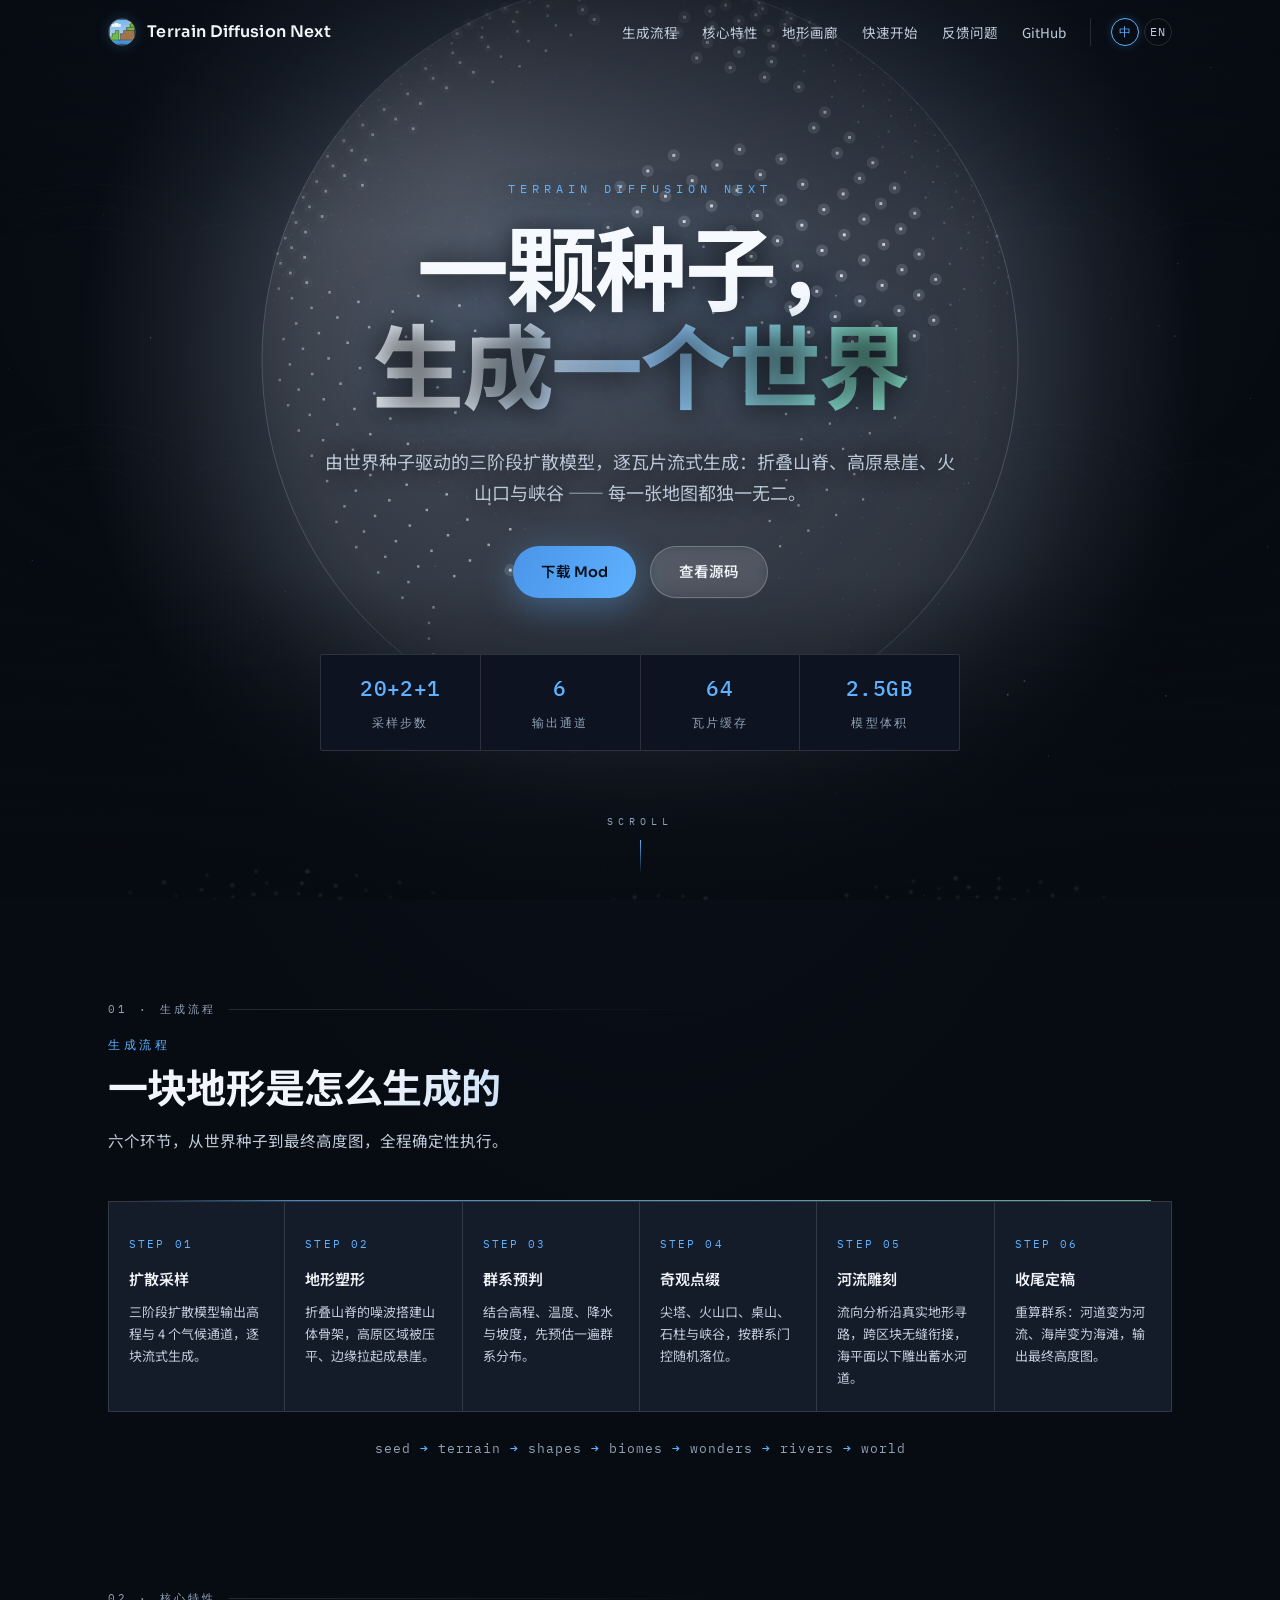
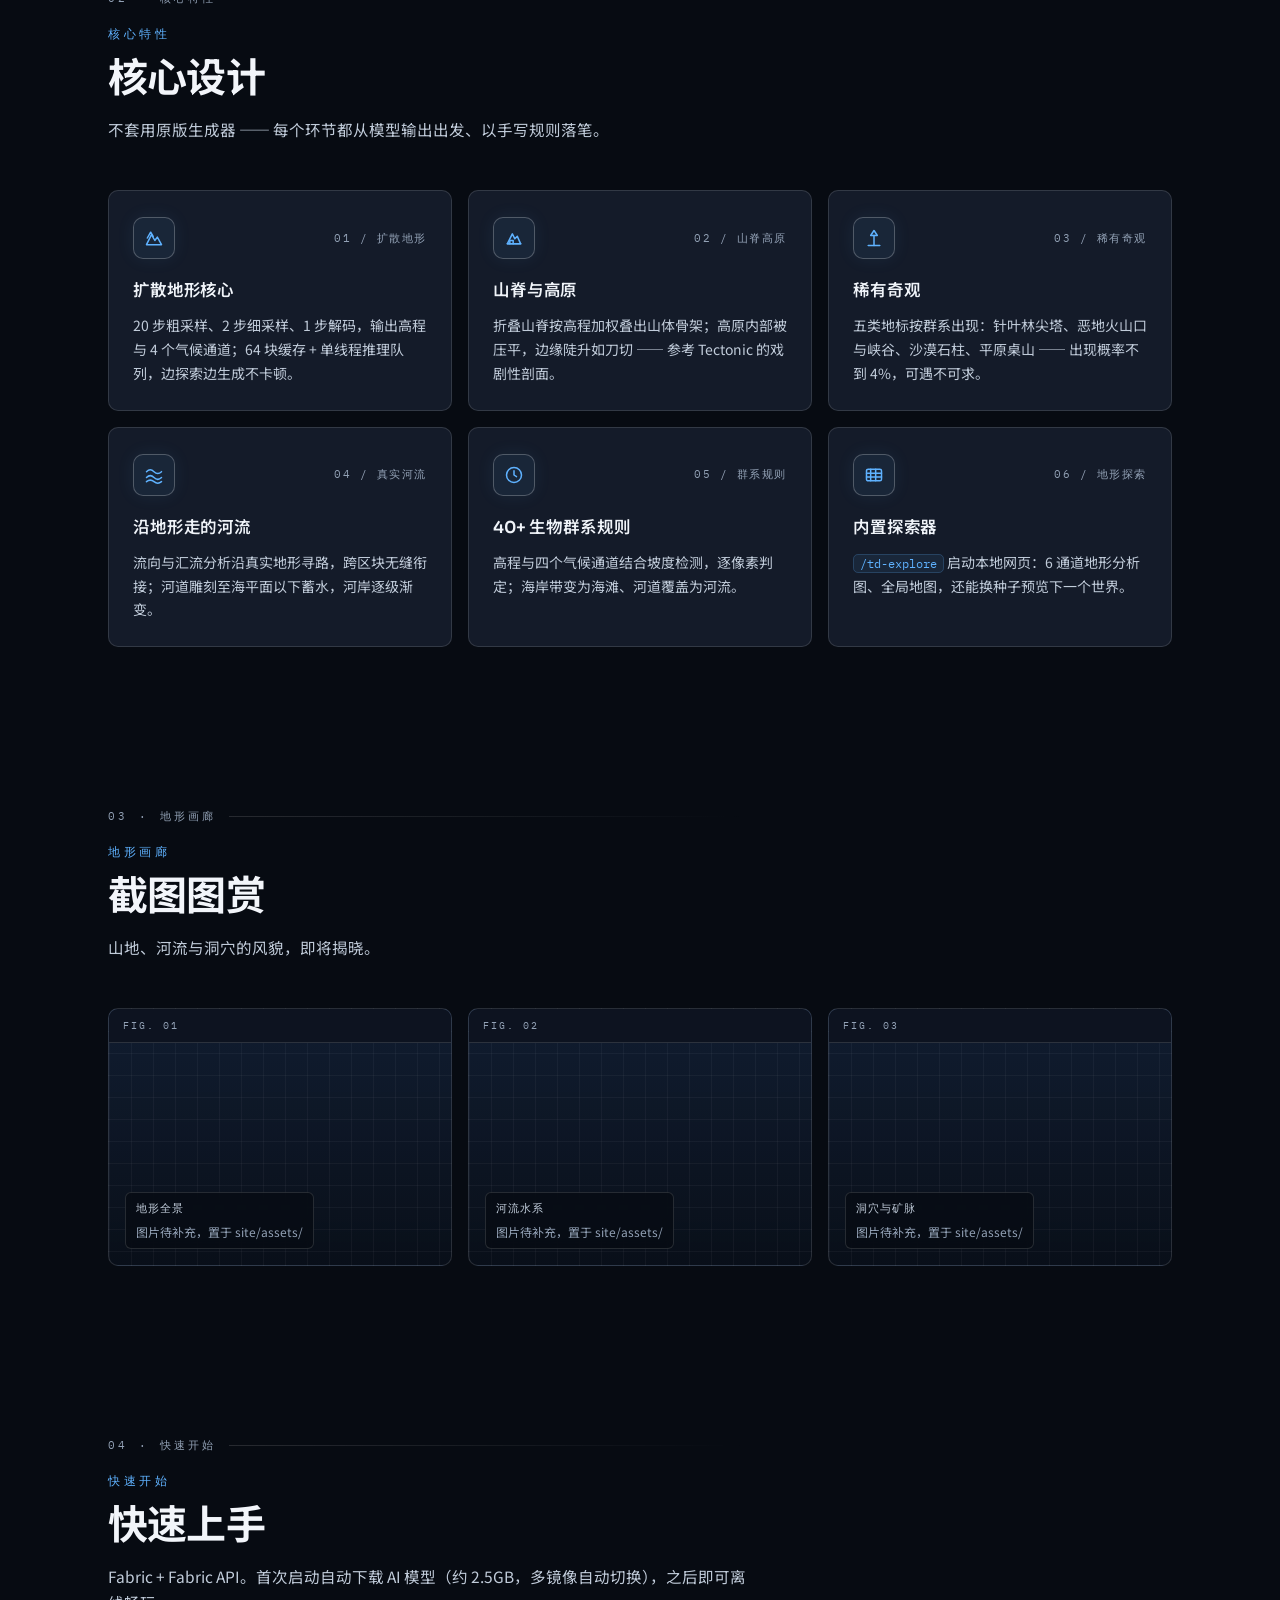
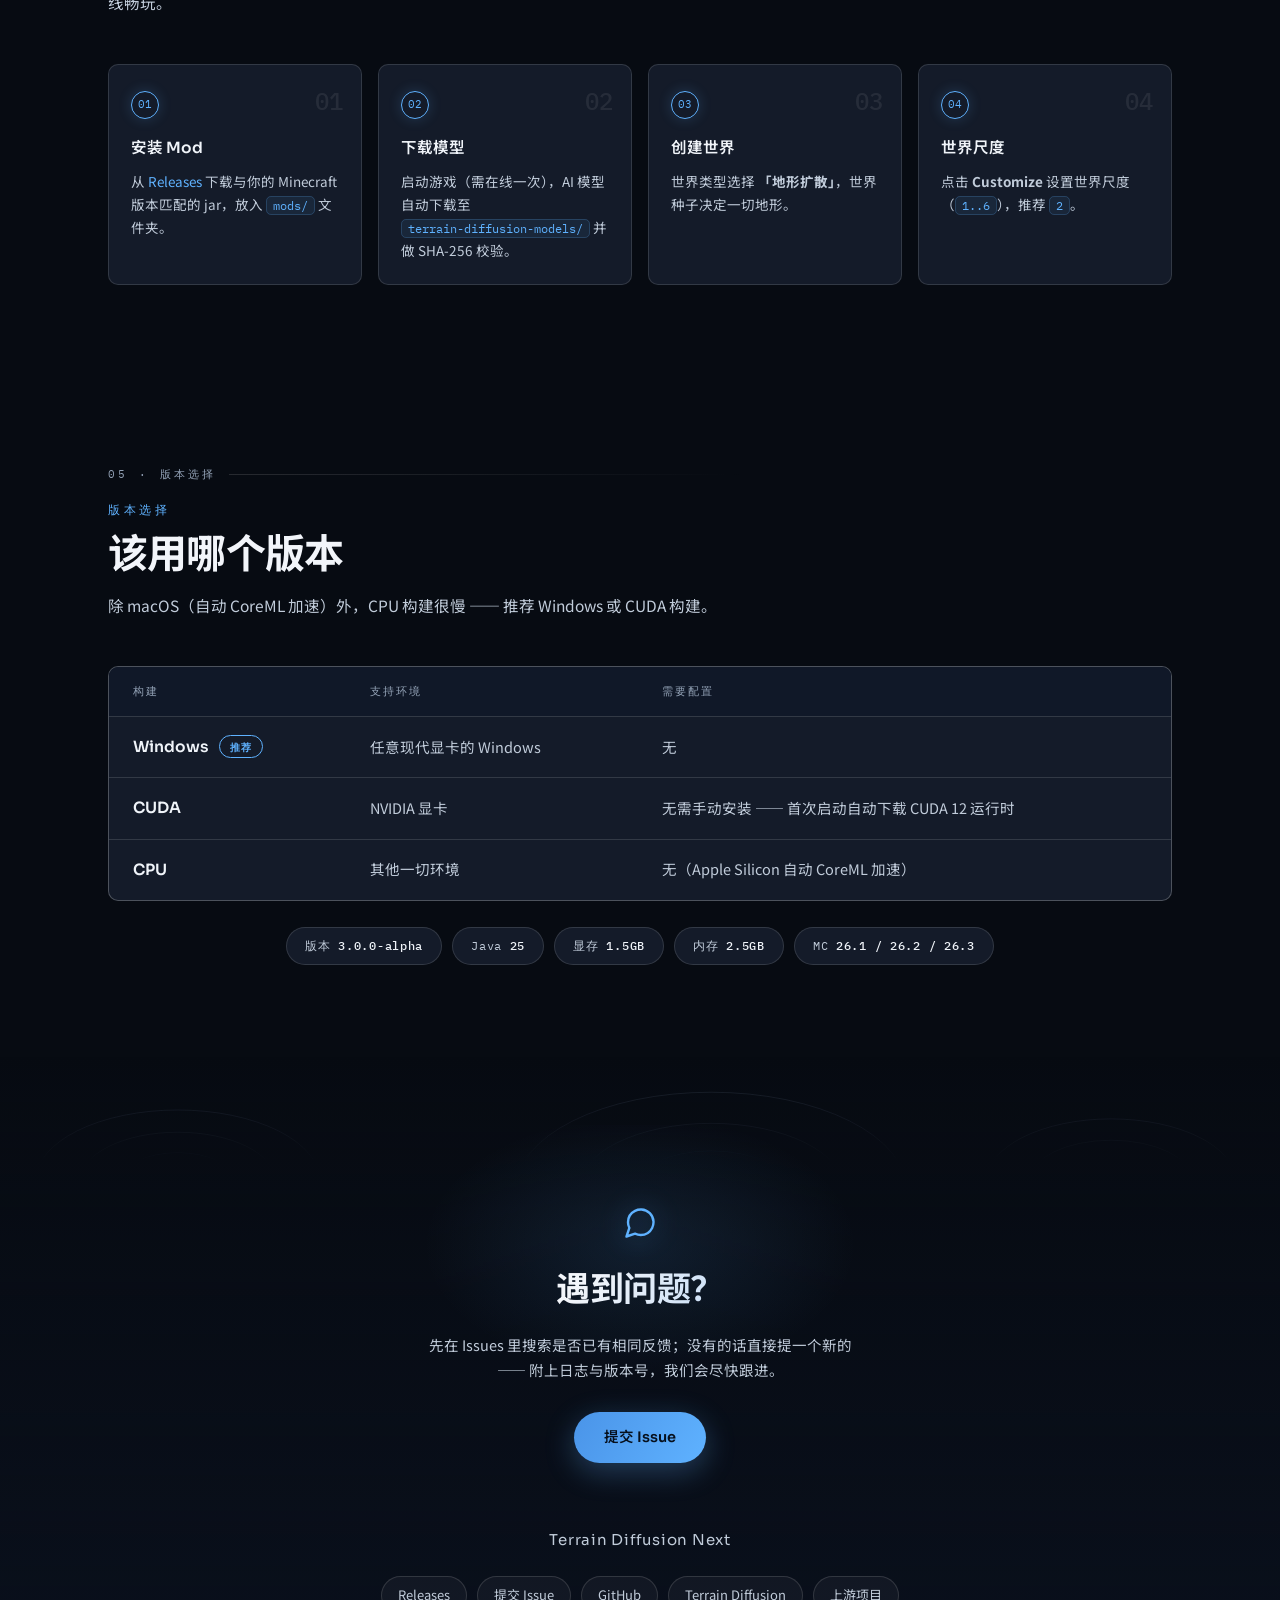
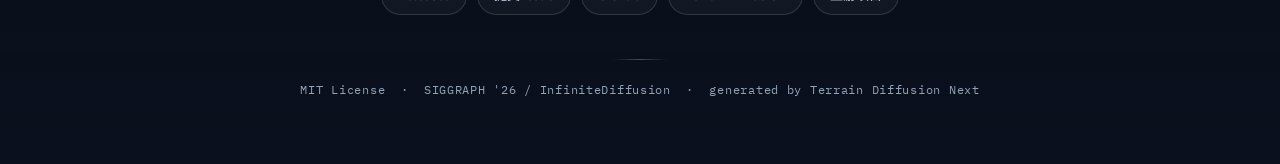
==== commit fe3bebb8: "deploy: ed609cb866452879862edb78635df4808ffa159a" ====
--- a/index.html
+++ b/index.html
@@ -20,11 +20,11 @@
       Terrain Diffusion Next
     </a>
     <nav class="topbar-links">
-      <a class="nav-link" href="#pipeline">生成管线</a>
-      <a class="nav-link" href="#features">功能</a>
-      <a class="nav-link" href="#screenshots">画廊</a>
+      <a class="nav-link" href="#pipeline">生成流程</a>
+      <a class="nav-link" href="#features">核心特性</a>
+      <a class="nav-link" href="#screenshots">地形画廊</a>
       <a class="nav-link" href="#quickstart">快速开始</a>
-      <a class="nav-link" href="#faq">FAQ</a>
+      <a class="nav-link" href="#issues">反馈问题</a>
       <a class="nav-link" href="https://github.com/f1owkang/Terrain-Diffusion-Next">GitHub</a>
       <div class="lang-switch">
         <a class="active" href="index.html" aria-label="中文">中</a>
@@ -40,15 +40,15 @@
   <div class="hero-inner">
     <p class="eyebrow">Terrain Diffusion Next</p>
     <h1>一颗种子，<br><span class="dim">生成一个世界</span></h1>
-    <p class="hero-tagline">三阶段扩散模型逐 tile 流式生成：折叠山脊、高原悬崖、火山口与峡谷由世界种子决定 —— 每张地图独一无二。</p>
+    <p class="hero-tagline">由世界种子驱动的三阶段扩散模型，逐瓦片流式生成：折叠山脊、高原悬崖、火山口与峡谷 —— 每一张地图都独一无二。</p>
     <div class="hero-cta">
-      <a class="btn btn-primary" href="https://github.com/f1owkang/Terrain-Diffusion-Next/releases">下载最新版</a>
-      <a class="btn btn-ghost" href="https://github.com/f1owkang/Terrain-Diffusion-Next">GitHub 仓库</a>
+      <a class="btn btn-primary" href="https://github.com/f1owkang/Terrain-Diffusion-Next/releases">下载 Mod</a>
+      <a class="btn btn-ghost" href="https://github.com/f1owkang/Terrain-Diffusion-Next">查看源码</a>
     </div>
     <div class="hero-stats">
-      <div class="stat"><b><em>20+2+1</em></b><span>采样步</span></div>
+      <div class="stat"><b><em>20+2+1</em></b><span>采样步数</span></div>
       <div class="stat"><b><em>6</em></b><span>输出通道</span></div>
-      <div class="stat"><b><em>64</em></b><span>tile 缓存</span></div>
+      <div class="stat"><b><em>64</em></b><span>瓦片缓存</span></div>
       <div class="stat"><b><em>2.5GB</em></b><span>模型体积</span></div>
     </div>
   </div>
@@ -59,41 +59,41 @@
 <section class="pipeline" id="pipeline">
   <div class="container">
     <div class="section-head reveal">
-      <p class="sec-tag">SEC 01 · Pipeline</p>
-      <p class="section-label">How it works</p>
+      <p class="sec-tag">01 · 生成流程</p>
+      <p class="section-label">生成流程</p>
       <h2 class="section-title">一块地形是怎么生成的</h2>
-      <p class="section-sub">从代码里读出来的真实管线：每一步都在世界种子与配置的驱动下确定性执行。</p>
+      <p class="section-sub">六个环节，从世界种子到最终高度图，全程确定性执行。</p>
     </div>
     <div class="pipeline-flow reveal">
       <div class="pipeline-step">
         <span class="p-num">STEP 01</span>
         <h3>扩散采样</h3>
-        <p>三阶段扩散模型输出高程与 4 个气候通道，按 tile 流式生成。</p>
+        <p>三阶段扩散模型输出高程与 4 个气候通道，逐块流式生成。</p>
       </div>
       <div class="pipeline-step">
         <span class="p-num">STEP 02</span>
         <h3>地形塑形</h3>
-        <p>折叠山脊噪波搭建山地骨架，高原映射压平峰顶、拉起悬崖。</p>
+        <p>折叠山脊的噪波搭建山体骨架，高原区域被压平、边缘拉起成悬崖。</p>
       </div>
       <div class="pipeline-step">
         <span class="p-num">STEP 03</span>
-        <h3>生物群系预判</h3>
-        <p>高程 + 温度/季节/降水/降水变异 + 坡度，先算一遍群系。</p>
+        <h3>群系预判</h3>
+        <p>结合高程、温度、降水与坡度，先预估一遍群系分布。</p>
       </div>
       <div class="pipeline-step">
         <span class="p-num">STEP 04</span>
         <h3>奇观点缀</h3>
-        <p>尖塔、火山口、桌山、石柱、峡谷——按生物群系门控随机落位。</p>
+        <p>尖塔、火山口、桌山、石柱与峡谷，按群系门控随机落位。</p>
       </div>
       <div class="pipeline-step">
         <span class="p-num">STEP 05</span>
         <h3>河流雕刻</h3>
-        <p>D8 汇流沿真实地形找路径，跨 tile 无缝，海平面下雕刻出蓄水河道。</p>
+        <p>流向分析沿真实地形寻路，跨区块无缝衔接，海平面以下雕出蓄水河道。</p>
       </div>
       <div class="pipeline-step">
         <span class="p-num">STEP 06</span>
-        <h3>最终定稿</h3>
-        <p>重算生物群系：河道读作河流，海岸读作海滩，输出高度图。</p>
+        <h3>收尾定稿</h3>
+        <p>重算群系：河道变为河流、海岸变为海滩，输出最终高度图。</p>
       </div>
     </div>
     <p class="pipeline-note reveal">seed <b>&rarr;</b> terrain <b>&rarr;</b> shapes <b>&rarr;</b> biomes <b>&rarr;</b> wonders <b>&rarr;</b> rivers <b>&rarr;</b> world</p>
@@ -103,10 +103,10 @@
 <section class="features" id="features">
   <div class="container">
     <div class="section-head reveal">
-      <p class="sec-tag">SEC 02 · Features</p>
-      <p class="section-label">Features</p>
+      <p class="sec-tag">02 · 核心特性</p>
+      <p class="section-label">核心特性</p>
       <h2 class="section-title">核心设计</h2>
-      <p class="section-sub">每个环节都从模型输出出发、以规则落笔 —— 不套用原版生成器。</p>
+      <p class="section-sub">不套用原版生成器 —— 每个环节都从模型输出出发、以手写规则落笔。</p>
     </div>
     <div class="feature-grid">
 
@@ -118,7 +118,7 @@
           <span class="feature-index">01 / 扩散地形</span>
         </div>
         <h3>扩散地形核心</h3>
-        <p>coarse 20 步 DPM-Solver++ &rarr; latent 2 步 flow matching &rarr; decoder 1 步，输出高程 + 4 气候通道；64 个 tile 缓存、单线程推理队列，探索与生成互不阻塞。</p>
+        <p>20 步粗采样、2 步细采样、1 步解码，输出高程与 4 个气候通道；64 块缓存 + 单线程推理队列，边探索边生成不卡顿。</p>
         <div class="feature-ramp" aria-hidden="true"></div>
       </article>
 
@@ -127,10 +127,10 @@
           <span class="feature-icon">
             <svg width="20" height="20" viewBox="0 0 24 24" fill="none" stroke="currentColor" stroke-width="1.8" stroke-linecap="round" stroke-linejoin="round" aria-hidden="true"><path d="M4 19 L10 7 L13 13 L16 10 L20 19 Z"/><path d="M4 19 H20"/><path d="M7 19 V15 H11 V19"/></svg>
           </span>
-          <span class="feature-index">02 / 山脊 · 高原</span>
+          <span class="feature-index">02 / 山脊高原</span>
         </div>
         <h3>山脊与高原</h3>
-        <p>折叠山脊（abs 噪波）按高程加权叠加出山地骨架；高原带内 smoothstep 压平、带外悬崖陡升——类 Tectonic 的戏剧性剖面。</p>
+        <p>折叠山脊按高程加权叠出山体骨架；高原内部被压平，边缘陡升如刀切 —— 参考 Tectonic 的戏剧性剖面。</p>
         <div class="feature-ramp" aria-hidden="true"></div>
       </article>
 
@@ -142,7 +142,7 @@
           <span class="feature-index">03 / 稀有奇观</span>
         </div>
         <h3>稀有奇观</h3>
-        <p>五类地标按生物群系门控出现：针叶林尖塔、恶地火山口与峡谷、沙漠石柱、平原桌山；阈值 0.96~0.985，可遇不可求。</p>
+        <p>五类地标按群系出现：针叶林尖塔、恶地火山口与峡谷、沙漠石柱、平原桌山 —— 出现概率不到 4%，可遇不可求。</p>
         <div class="feature-ramp" aria-hidden="true"></div>
       </article>
 
@@ -154,7 +154,7 @@
           <span class="feature-index">04 / 真实河流</span>
         </div>
         <h3>沿地形走的河流</h3>
-        <p>D8 流向 + 汇流累积找真实路径，64 像素 halo 窗口保证跨 tile 无缝；雕刻至海平面下蓄水，河岸逐级渐变。</p>
+        <p>流向与汇流分析沿真实地形寻路，跨区块无缝衔接；河道雕刻至海平面以下蓄水，河岸逐级渐变。</p>
         <div class="feature-ramp" aria-hidden="true"></div>
       </article>
 
@@ -163,10 +163,10 @@
           <span class="feature-icon">
             <svg width="20" height="20" viewBox="0 0 24 24" fill="none" stroke="currentColor" stroke-width="1.8" stroke-linecap="round" stroke-linejoin="round" aria-hidden="true"><circle cx="12" cy="12" r="9"/><path d="M12 7 V12 L15 14"/></svg>
           </span>
-          <span class="feature-index">05 / 生物群系规则</span>
+          <span class="feature-index">05 / 群系规则</span>
         </div>
         <h3>40+ 生物群系规则</h3>
-        <p>高程 + 温度/季节温度/降水/降水变异四通道 + Sobel 坡度，逐像素判定；海岸带检测成海滩，河道覆盖为河流。</p>
+        <p>高程与四个气候通道结合坡度检测，逐像素判定；海岸带变为海滩、河道覆盖为河流。</p>
         <div class="feature-ramp" aria-hidden="true"></div>
       </article>
 
@@ -175,10 +175,10 @@
           <span class="feature-icon">
             <svg width="20" height="20" viewBox="0 0 24 24" fill="none" stroke="currentColor" stroke-width="1.8" stroke-linecap="round" stroke-linejoin="round" aria-hidden="true"><rect x="3" y="5" width="18" height="14" rx="2"/><path d="M3 10 H21"/><path d="M8 5 V19"/><path d="M14 5 V19"/><path d="M3 14.5 H21"/></svg>
           </span>
-          <span class="feature-index">06 / 地形探索器</span>
+          <span class="feature-index">06 / 地形探索</span>
         </div>
         <h3>内置探索器</h3>
-        <p><code>/td-explore</code> 启动本地网页：高程/温度/降水等 6 通道分析图，coarse 全局地图，还能换种子预览下一张地图。</p>
+        <p><code>/td-explore</code> 启动本地网页：6 通道地形分析图、全局地图，还能换种子预览下一个世界。</p>
         <div class="feature-ramp" aria-hidden="true"></div>
       </article>
 
@@ -189,10 +189,10 @@
 <section class="screenshots" id="screenshots">
   <div class="container">
     <div class="section-head reveal">
-      <p class="sec-tag">SEC 03 · Gallery</p>
-      <p class="section-label">Gallery</p>
-      <h2 class="section-title">地形画廊</h2>
-      <p class="section-sub">截图待补充 —— 山地、河流与洞穴的风貌即将揭晓。</p>
+      <p class="sec-tag">03 · 地形画廊</p>
+      <p class="section-label">地形画廊</p>
+      <h2 class="section-title">截图图赏</h2>
+      <p class="section-sub">山地、河流与洞穴的风貌，即将揭晓。</p>
     </div>
     <div class="shot-grid">
       <div class="shot reveal" role="img" aria-label="截图占位：地形全景">
@@ -214,30 +214,30 @@
 <section class="quickstart" id="quickstart">
   <div class="container">
     <div class="section-head reveal">
-      <p class="sec-tag">SEC 04 · Quick start</p>
-      <p class="section-label">Quick start</p>
-      <h2 class="section-title">快速开始</h2>
-      <p class="section-sub">需要 Fabric + Fabric API。首次启动自动下载 AI 模型（约 2.5GB，多镜像自动切换），之后即可离线畅玩。</p>
+      <p class="sec-tag">04 · 快速开始</p>
+      <p class="section-label">快速开始</p>
+      <h2 class="section-title">快速上手</h2>
+      <p class="section-sub">Fabric + Fabric API。首次启动自动下载 AI 模型（约 2.5GB，多镜像自动切换），之后即可离线畅玩。</p>
     </div>
     <div class="steps">
       <div class="step reveal">
         <span class="step-num">01</span>
-        <h3>放入 mods</h3>
+        <h3>安装 Mod</h3>
         <p>从 <a href="https://github.com/f1owkang/Terrain-Diffusion-Next/releases">Releases</a> 下载与你的 Minecraft 版本匹配的 jar，放入 <code>mods/</code> 文件夹。</p>
       </div>
       <div class="step reveal">
         <span class="step-num">02</span>
-        <h3>启动下载模型</h3>
+        <h3>下载模型</h3>
         <p>启动游戏（需在线一次），AI 模型自动下载至 <code>terrain-diffusion-models/</code> 并做 SHA-256 校验。</p>
       </div>
       <div class="step reveal">
         <span class="step-num">03</span>
         <h3>创建世界</h3>
-        <p>世界类型选择 <b>「地形扩散·Next」</b>，世界种子决定一切地形。</p>
+        <p>世界类型选择 <b>「地形扩散」</b>，世界种子决定一切地形。</p>
       </div>
       <div class="step reveal">
         <span class="step-num">04</span>
-        <h3>设置 World Scale</h3>
+        <h3>世界尺度</h3>
         <p>点击 <b>Customize</b> 设置世界尺度（<code>1..6</code>），推荐 <code>2</code>。</p>
       </div>
     </div>
@@ -247,10 +247,10 @@
 <section class="builds" id="builds">
   <div class="container">
     <div class="section-head reveal">
-      <p class="sec-tag">SEC 05 · Builds</p>
-      <p class="section-label">Builds</p>
-      <h2 class="section-title">选择哪个构建</h2>
-      <p class="section-sub">除非你在 macOS 上，否则 CPU 构建很慢 —— Windows 或 CUDA 构建更推荐。</p>
+      <p class="sec-tag">05 · 版本选择</p>
+      <p class="section-label">版本选择</p>
+      <h2 class="section-title">该用哪个版本</h2>
+      <p class="section-sub">除 macOS（自动 CoreML 加速）外，CPU 构建很慢 —— 推荐 Windows 或 CUDA 构建。</p>
     </div>
     <div class="build-table-wrap reveal">
       <table class="build-table">
@@ -266,7 +266,7 @@
           <tr>
             <td class="build-name">CUDA</td>
             <td>NVIDIA 显卡</td>
-            <td>安装 CUDA + cuDNN（<a href="CUDA_INSTALL.md">教程</a>）</td>
+            <td>无需手动安装 —— 首次启动自动下载 CUDA 12 运行时</td>
           </tr>
           <tr>
             <td class="build-name">CPU</td>
@@ -277,6 +277,7 @@
       </table>
     </div>
     <div class="req-chips reveal">
+      <span class="chip">版本 <b>3.0.0-alpha</b></span>
       <span class="chip">Java <b>25</b></span>
       <span class="chip">显存 <b>1.5GB</b></span>
       <span class="chip">内存 <b>2.5GB</b></span>
@@ -285,32 +286,26 @@
   </div>
 </section>
 
-<section class="faq" id="faq">
-  <div class="container">
-    <div class="section-head reveal">
-      <p class="sec-tag">SEC 06 · FAQ</p>
-      <p class="section-label">FAQ</p>
-      <h2 class="section-title">常见问题</h2>
-    </div>
-    <div class="faq-list reveal">
-      <details class="faq-item">
-        <summary>动态链接库（DLL）初始化例程失败</summary>
-        <p>旧版 Java 会出现此问题。Minecraft 26.x 需要 <b>Java 25</b> 或更高版本，已知<a href="https://learn.microsoft.com/en-us/java/openjdk/download">最新版 Microsoft OpenJDK 25</a> 可用。</p>
-      </details>
-      <details class="faq-item">
-        <summary>LoadLibrary failed with error 126（仅 CUDA 构建）</summary>
-        <p>通常由 CUDA 或 cuDNN 安装不当导致，排查步骤见 <code>CUDA_INSTALL.md</code>。</p>
-      </details>
-      <details class="faq-item">
-        <summary>Failed to load terrain-diffusion models</summary>
-        <p>通常表示内存不足。模型约占 2.5GB 内存，请在启动器中调高 Minecraft 的内存分配。</p>
-      </details>
-    </div>
-  </div>
-</section>
-
-<footer class="footer">
-  <div class="container">
+<footer class="footer" id="issues">
+  <div class="container">
+    <svg class="footer-contours" viewBox="0 0 1440 120" preserveAspectRatio="xMidYMid meet" aria-hidden="true">
+      <g fill="none" stroke="rgba(150,175,210,0.16)">
+        <ellipse cx="200" cy="140" rx="160" ry="80"/>
+        <ellipse cx="200" cy="140" rx="110" ry="55"/>
+        <ellipse cx="200" cy="140" rx="64" ry="32"/>
+        <ellipse cx="800" cy="150" rx="220" ry="110"/>
+        <ellipse cx="800" cy="150" rx="150" ry="75"/>
+        <ellipse cx="800" cy="150" rx="88" ry="44"/>
+        <ellipse cx="1250" cy="140" rx="140" ry="70"/>
+        <ellipse cx="1250" cy="140" rx="92" ry="46"/>
+      </g>
+    </svg>
+    <div class="footer-issues">
+      <svg class="footer-issues-icon" viewBox="0 0 24 24" fill="none" stroke="currentColor" stroke-width="1.6" stroke-linecap="round" stroke-linejoin="round" aria-hidden="true"><path d="M21 11.5a8.38 8.38 0 0 1-.9 3.8 8.5 8.5 0 0 1-7.6 4.7 8.38 8.38 0 0 1-3.8-.9L3 21l1.9-5.7a8.38 8.38 0 0 1-.9-3.8 8.5 8.5 0 0 1 4.7-7.6 8.38 8.38 0 0 1 3.8-.9h.5a8.48 8.48 0 0 1 8 8v.5z"/></svg>
+      <h2 class="footer-issues-title">遇到问题？</h2>
+      <p class="footer-issues-sub">先在 Issues 里搜索是否已有相同反馈；没有的话直接提一个新的 —— 附上日志与版本号，我们会尽快跟进。</p>
+      <a class="btn btn-primary" href="https://github.com/f1owkang/Terrain-Diffusion-Next/issues/new">提交 Issue</a>
+    </div>
     <p class="footer-title">Terrain Diffusion Next</p>
     <div class="footer-links">
       <a href="https://github.com/f1owkang/Terrain-Diffusion-Next/releases">Releases</a>
--- a/style.css
+++ b/style.css
@@ -6,13 +6,13 @@
 :root {
   --bg: #070b12;
   --bg-2: #0b1220;
-  --panel: rgba(255, 255, 255, 0.032);
-  --panel-hi: rgba(255, 255, 255, 0.055);
-  --line: rgba(255, 255, 255, 0.085);
-  --line-hi: rgba(255, 255, 255, 0.17);
-  --ink: #e9edf3;
-  --muted: #93a0b2;
-  --faint: #5b6a7d;
+  --panel: #141b29;
+  --panel-hi: #1a2333;
+  --line: rgba(255, 255, 255, 0.13);
+  --line-hi: rgba(255, 255, 255, 0.24);
+  --ink: #f0f4f9;
+  --muted: #c1ccda;
+  --faint: #93a2b6;
   --accent: #5fb2ff;
   --accent-2: #7fe3c6;
   --accent-dim: rgba(95, 178, 255, 0.12);
@@ -39,6 +39,18 @@
 
 ::selection { background: rgba(95, 178, 255, 0.28); }
 
+/* faint contour-line texture across the whole page below the hero */
+body::before {
+  content: "";
+  position: fixed;
+  inset: 0;
+  z-index: -1;
+  pointer-events: none;
+  background-image: url("data:image/svg+xml,%3Csvg xmlns='http://www.w3.org/2000/svg' width='320' height='240'%3E%3Cg fill='none' stroke='rgba(158,182,214,0.55)' stroke-width='1'%3E%3Cellipse cx='90' cy='260' rx='130' ry='76'/%3E%3Cellipse cx='90' cy='260' rx='92' ry='54'/%3E%3Cellipse cx='90' cy='260' rx='56' ry='33'/%3E%3Cellipse cx='250' cy='280' rx='100' ry='58'/%3E%3Cellipse cx='250' cy='280' rx='64' ry='37'/%3E%3C/g%3E%3C/svg%3E");
+  background-size: 320px 240px;
+  opacity: 0.05;
+}
+
 a { color: var(--accent); text-decoration: none; transition: color 0.15s; }
 a:hover { color: #9cc9ff; }
 
@@ -136,6 +148,18 @@
   will-change: opacity, transform;
 }
 
+/* edge vignette + bottom gradient so headline stays readable over the earth */
+.hero::after {
+  content: "";
+  position: absolute;
+  inset: 0;
+  z-index: 1;
+  pointer-events: none;
+  background:
+    radial-gradient(ellipse 120% 90% at 50% 30%, transparent 42%, rgba(7, 11, 18, 0.55) 100%),
+    linear-gradient(180deg, rgba(7, 11, 18, 0.5) 0%, transparent 26% 64%, rgba(7, 11, 18, 0.82) 96%);
+}
+
 #earth-canvas {
   position: absolute;
   inset: 0;
@@ -159,7 +183,7 @@
   text-transform: uppercase;
   color: var(--accent);
   margin-bottom: 26px;
-  text-shadow: 0 0 24px var(--glow);
+  text-shadow: 0 1px 18px rgba(0, 0, 0, 0.7);
 }
 
 .hero h1 {
@@ -168,22 +192,23 @@
   font-weight: 700;
   letter-spacing: -0.03em;
   line-height: 1.06;
-  text-shadow: 0 2px 40px rgba(0, 0, 0, 0.55), 0 0 90px rgba(95, 178, 255, 0.15);
+  color: #f6f9fd;
+  text-shadow: 0 3px 30px rgba(0, 0, 0, 0.8), 0 0 70px rgba(95, 178, 255, 0.22);
 }
 
 .hero h1 .dim {
-  background: linear-gradient(100deg, #e9edf3 20%, #7fb6ef 55%, #7fe3c6 90%);
+  background: linear-gradient(100deg, #f0f5fb 20%, #8fc3f4 55%, #8ce9cd 90%);
   -webkit-background-clip: text;
   background-clip: text;
   -webkit-text-fill-color: transparent;
 }
 
 .hero-tagline {
-  max-width: 620px;
+  max-width: 640px;
   margin: 26px auto 0;
-  font-size: clamp(15px, 2vw, 17.5px);
-  color: var(--muted);
-  text-shadow: 0 1px 20px rgba(0, 0, 0, 0.6);
+  font-size: clamp(15.5px, 2vw, 18px);
+  color: #bcc8d8;
+  text-shadow: 0 1px 22px rgba(0, 0, 0, 0.85);
 }
 
 .hero-cta {
@@ -219,12 +244,12 @@
 .btn-ghost {
   border: 1px solid var(--line-hi);
   color: var(--ink);
-  background: rgba(255, 255, 255, 0.03);
+  background: rgba(255, 255, 255, 0.05);
   backdrop-filter: blur(6px);
 }
 .btn-ghost:hover { border-color: var(--accent); color: var(--accent); box-shadow: 0 0 24px var(--glow); }
 
-/* shimmer sweep on primary CTA */
+/* shimmer sweep on primary CTA — only on hover, one pass (per motion spec) */
 .btn-primary::after {
   content: "";
   position: absolute;
@@ -232,14 +257,16 @@
   left: -80%;
   width: 50%;
   height: 100%;
-  background: linear-gradient(100deg, transparent, rgba(255, 255, 255, 0.5), transparent);
+  background: linear-gradient(100deg, transparent, rgba(255, 255, 255, 0.45), transparent);
   transform: skewX(-20deg);
-  animation: shimmer 3.2s ease-in-out infinite;
-}
+  opacity: 0;
+  transition: opacity 0.2s;
+  pointer-events: none;
+}
+.btn-primary:hover::after { opacity: 1; animation: shimmer 0.9s ease forwards; }
 @keyframes shimmer {
-  0% { left: -80%; }
-  55% { left: 130%; }
-  100% { left: 130%; }
+  from { left: -80%; }
+  to { left: 140%; }
 }
 
 .hero-stats {
@@ -250,7 +277,7 @@
   margin: 56px auto 0;
   border: 1px solid var(--line);
   border-radius: 2px;
-  background: rgba(7, 11, 18, 0.5);
+  background: #0d1320;
   backdrop-filter: blur(8px);
   max-width: 720px;
 }
@@ -292,7 +319,7 @@
   letter-spacing: 0.5em;
   text-transform: uppercase;
   color: var(--faint);
-  animation: hintFloat 2.4s ease-in-out infinite;
+  animation: hintFloat 3.6s ease-in-out infinite;
   pointer-events: none;
 }
 .scroll-hint::after {
@@ -302,7 +329,7 @@
   height: 34px;
   margin: 10px auto 0;
   background: linear-gradient(180deg, var(--accent), transparent);
-  animation: hintDrop 2.4s ease-in-out infinite;
+  animation: hintDrop 3.6s ease-in-out infinite;
 }
 @keyframes hintFloat {
   0%, 100% { opacity: 0.9; transform: translate(-50%, 0); }
@@ -360,7 +387,7 @@
 .section-sub {
   margin-top: 14px;
   color: var(--muted);
-  font-size: 15px;
+  font-size: 15.5px;
 }
 
 /* ============ Pipeline ============ */
@@ -377,7 +404,7 @@
 .pipeline-step {
   position: relative;
   padding: 26px 20px 22px;
-  background: linear-gradient(160deg, rgba(255, 255, 255, 0.045), rgba(255, 255, 255, 0.015));
+  background: var(--panel);
   border: 1px solid var(--line);
   transition: border-color 0.2s, transform 0.25s, background 0.2s;
 }
@@ -385,7 +412,7 @@
 .pipeline-step:hover {
   border-color: var(--line-hi);
   transform: translateY(-3px);
-  background: linear-gradient(160deg, rgba(95, 178, 255, 0.09), rgba(255, 255, 255, 0.02));
+  background: var(--panel-hi);
 }
 
 .pipeline-step .p-num {
@@ -402,7 +429,7 @@
   font-family: var(--font-display);
 }
 
-.pipeline-step p { font-size: 12.5px; color: var(--muted); }
+.pipeline-step p { font-size: 13px; color: var(--muted); }
 
 /* animated connector line between steps */
 .pipeline-flow::before {
@@ -415,7 +442,7 @@
   background: linear-gradient(90deg,
     transparent, var(--accent) 8%, var(--accent-2) 50%, var(--accent) 92%, transparent);
   background-size: 200% 100%;
-  animation: flowLine 6s linear infinite;
+  animation: flowLine 10s linear infinite;
   opacity: 0.75;
 }
 @keyframes flowLine {
@@ -450,27 +477,13 @@
   border-radius: 10px;
   padding: 26px 24px 24px;
   overflow: hidden;
-  transition: transform 0.25s, border-color 0.2s, background 0.2s;
-}
-.feature-card::before {
-  content: "";
-  position: absolute;
-  top: -60px;
-  right: -60px;
-  width: 150px;
-  height: 150px;
-  border-radius: 50%;
-  background: radial-gradient(circle, rgba(95, 178, 255, 0.14), transparent 70%);
-  opacity: 0;
-  transition: opacity 0.3s;
-  pointer-events: none;
+  transition: transform 0.2s, border-color 0.2s, background 0.2s;
 }
 .feature-card:hover {
-  transform: translateY(-4px);
-  border-color: rgba(95, 178, 255, 0.4);
+  transform: translateY(-3px);
+  border-color: rgba(95, 178, 255, 0.45);
   background: var(--panel-hi);
 }
-.feature-card:hover::before { opacity: 1; }
 
 .feature-top {
   display: flex;
@@ -506,7 +519,7 @@
   letter-spacing: -0.01em;
 }
 
-.feature-card p { font-size: 13.5px; color: var(--muted); }
+.feature-card p { font-size: 14px; color: var(--muted); }
 
 .feature-card code {
   font-family: var(--font-mono);
@@ -530,6 +543,9 @@
 }
 .feature-card:hover .feature-ramp { opacity: 0.85; }
 
+/* keep the hover clean: border + lift only, no cheap glow */
+.feature-card:hover .feature-ramp { opacity: 0; }
+
 /* ============ Gallery ============ */
 
 .screenshots { padding: 80px 0; }
@@ -545,9 +561,9 @@
   border: 1px solid var(--line);
   border-radius: 10px;
   background:
-    linear-gradient(rgba(255, 255, 255, 0.028) 1px, transparent 1px),
-    linear-gradient(90deg, rgba(255, 255, 255, 0.028) 1px, transparent 1px),
-    linear-gradient(180deg, rgba(20, 34, 58, 0.5), rgba(7, 11, 18, 0.7));
+    linear-gradient(rgba(255, 255, 255, 0.04) 1px, transparent 1px),
+    linear-gradient(90deg, rgba(255, 255, 255, 0.04) 1px, transparent 1px),
+    linear-gradient(180deg, rgba(26, 44, 74, 0.55), rgba(10, 17, 28, 0.75));
   background-size: 22px 22px, 22px 22px, 100% 100%;
   aspect-ratio: 4 / 3;
   display: flex;
@@ -572,7 +588,7 @@
   letter-spacing: 0.2em;
   text-transform: uppercase;
   color: var(--faint);
-  background: rgba(7, 11, 18, 0.6);
+  background: #0d1320;
   border-bottom: 1px solid var(--line);
   backdrop-filter: blur(6px);
 }
@@ -647,7 +663,7 @@
 }
 
 .step h3 { font-size: 15.5px; font-weight: 600; margin-bottom: 9px; font-family: var(--font-display); }
-.step p { font-size: 13px; color: var(--muted); }
+.step p { font-size: 13.5px; color: var(--muted); }
 
 .step code {
   font-family: var(--font-mono);
@@ -683,7 +699,7 @@
   text-align: left;
   padding: 15px 24px;
   border-bottom: 1px solid var(--line);
-  background: rgba(255, 255, 255, 0.025);
+  background: #101828;
   font-weight: 400;
 }
 
@@ -738,77 +754,83 @@
 }
 .chip b { color: var(--ink); font-weight: 500; }
 
-/* ============ FAQ ============ */
-
-.faq { padding: 90px 0; }
-
-.faq-list { max-width: 780px; margin: 0 auto; display: grid; gap: 10px; }
-
-.faq-item {
-  border: 1px solid var(--line);
-  border-radius: 10px;
-  background: var(--panel);
-  overflow: hidden;
-  transition: border-color 0.2s;
-}
-.faq-item:hover { border-color: var(--line-hi); }
-
-.faq-item summary {
-  cursor: pointer;
-  list-style: none;
-  padding: 18px 24px;
-  font-weight: 600;
-  font-size: 15px;
-  display: flex;
-  align-items: center;
-  gap: 14px;
-}
-
-.faq-item summary::-webkit-details-marker { display: none; }
-
-.faq-item summary::before {
-  content: "+";
-  font-family: var(--font-mono);
+/* ============ Footer ============ */
+
+.footer {
+  position: relative;
+  padding: 150px 0 64px;
+  text-align: center;
+  background: linear-gradient(180deg, transparent, rgba(11, 18, 32, 0.85));
+}
+
+/* ambient glow behind the feedback headline */
+.footer::before {
+  content: "";
+  position: absolute;
+  top: 70px;
+  left: 50%;
+  transform: translateX(-50%);
+  width: 620px;
+  max-width: 90vw;
+  height: 300px;
+  background: radial-gradient(ellipse 50% 62% at 50% 40%, rgba(95, 178, 255, 0.11), transparent 70%);
+  pointer-events: none;
+  z-index: 1;
+}
+
+.footer-contours {
+  position: absolute;
+  top: 0;
+  left: 0;
+  right: 0;
+  width: 100%;
+  height: 110px;
+  pointer-events: none;
+  z-index: 2;
+  opacity: 0.8;
+  -webkit-mask-image: linear-gradient(180deg, black 30%, transparent 100%);
+  mask-image: linear-gradient(180deg, black 30%, transparent 100%);
+}
+
+/* open, card-less feedback block */
+.footer-issues {
+  position: relative;
+  z-index: 2;
+  max-width: 620px;
+  margin: 0 auto 64px;
+}
+
+.footer-issues-icon {
+  width: 36px;
+  height: 36px;
   color: var(--accent);
-  border: 1px solid var(--line-hi);
-  width: 22px;
-  height: 22px;
-  display: grid;
-  place-items: center;
-  flex: none;
-  font-size: 14px;
-  border-radius: 50%;
-  transition: transform 0.25s, background 0.2s, color 0.2s;
-}
-
-.faq-item[open] summary::before {
-  transform: rotate(45deg);
-  background: var(--accent-dim);
-}
-
-.faq-item p {
-  padding: 0 24px 20px 60px;
+  margin: 0 auto 20px;
+  display: block;
+  filter: drop-shadow(0 0 14px rgba(95, 178, 255, 0.45));
+}
+
+.footer-issues-title {
+  font-family: var(--font-display);
+  font-size: clamp(26px, 3.6vw, 34px);
+  font-weight: 700;
+  letter-spacing: -0.01em;
+  margin-bottom: 14px;
+  background: linear-gradient(120deg, #f2f5fa 40%, #8fbef2 100%);
+  -webkit-background-clip: text;
+  background-clip: text;
+  -webkit-text-fill-color: transparent;
+}
+
+.footer-issues-sub {
+  max-width: 440px;
+  margin: 0 auto 30px;
   color: var(--muted);
-  font-size: 14px;
-}
-
-.faq-item code {
-  font-family: var(--font-mono);
-  font-size: 12.5px;
-  background: rgba(95, 178, 255, 0.08);
-  border: 1px solid rgba(95, 178, 255, 0.2);
-  border-radius: 5px;
-  padding: 1px 6px;
-  color: var(--accent);
-}
-
-/* ============ Footer ============ */
-
-.footer {
-  border-top: 1px solid var(--line);
-  padding: 54px 0 62px;
-  text-align: center;
-  background: linear-gradient(180deg, transparent, rgba(11, 18, 32, 0.8));
+  font-size: 14.5px;
+}
+
+.footer-issues .btn {
+  padding: 13px 30px;
+  box-shadow: 0 8px 30px rgba(95, 178, 255, 0.3);
 }
 
 .footer-title {
@@ -816,31 +838,54 @@
   font-size: 15px;
   letter-spacing: 0.05em;
   color: var(--muted);
-  margin-bottom: 22px;
+  margin-bottom: 24px;
 }
 
 .footer-links {
   display: flex;
   justify-content: center;
   flex-wrap: wrap;
-  gap: 28px;
-  font-size: 13.5px;
+  gap: 10px;
+  font-size: 13px;
+}
+
+.footer-links a {
+  padding: 7px 16px;
+  border: 1px solid var(--line);
+  border-radius: 999px;
+  color: var(--muted);
+  background: rgba(255, 255, 255, 0.04);
+  transition: border-color 0.2s, color 0.2s, background 0.2s;
+}
+.footer-links a:hover {
+  border-color: var(--accent);
+  color: var(--ink);
+  background: rgba(95, 178, 255, 0.08);
+  text-decoration: none;
 }
 
 .footer-meta {
-  margin-top: 38px;
+  margin-top: 44px;
   font-size: 12px;
   color: var(--faint);
   font-family: var(--font-mono);
   letter-spacing: 0.06em;
 }
+.footer-meta::before {
+  content: "";
+  display: block;
+  width: 56px;
+  height: 1px;
+  margin: 0 auto 20px;
+  background: linear-gradient(90deg, transparent, var(--line-hi), transparent);
+}
 
 /* ============ Reveal on scroll ============ */
 
 .reveal {
   opacity: 0;
-  transform: translateY(26px);
-  transition: opacity 0.8s cubic-bezier(0.22, 1, 0.36, 1), transform 0.8s cubic-bezier(0.22, 1, 0.36, 1);
+  transform: translateY(22px);
+  transition: opacity 0.65s cubic-bezier(0.22, 1, 0.36, 1), transform 0.65s cubic-bezier(0.22, 1, 0.36, 1);
   transition-delay: var(--d, 0s);
 }
 .reveal.in { opacity: 1; transform: translateY(0); }
